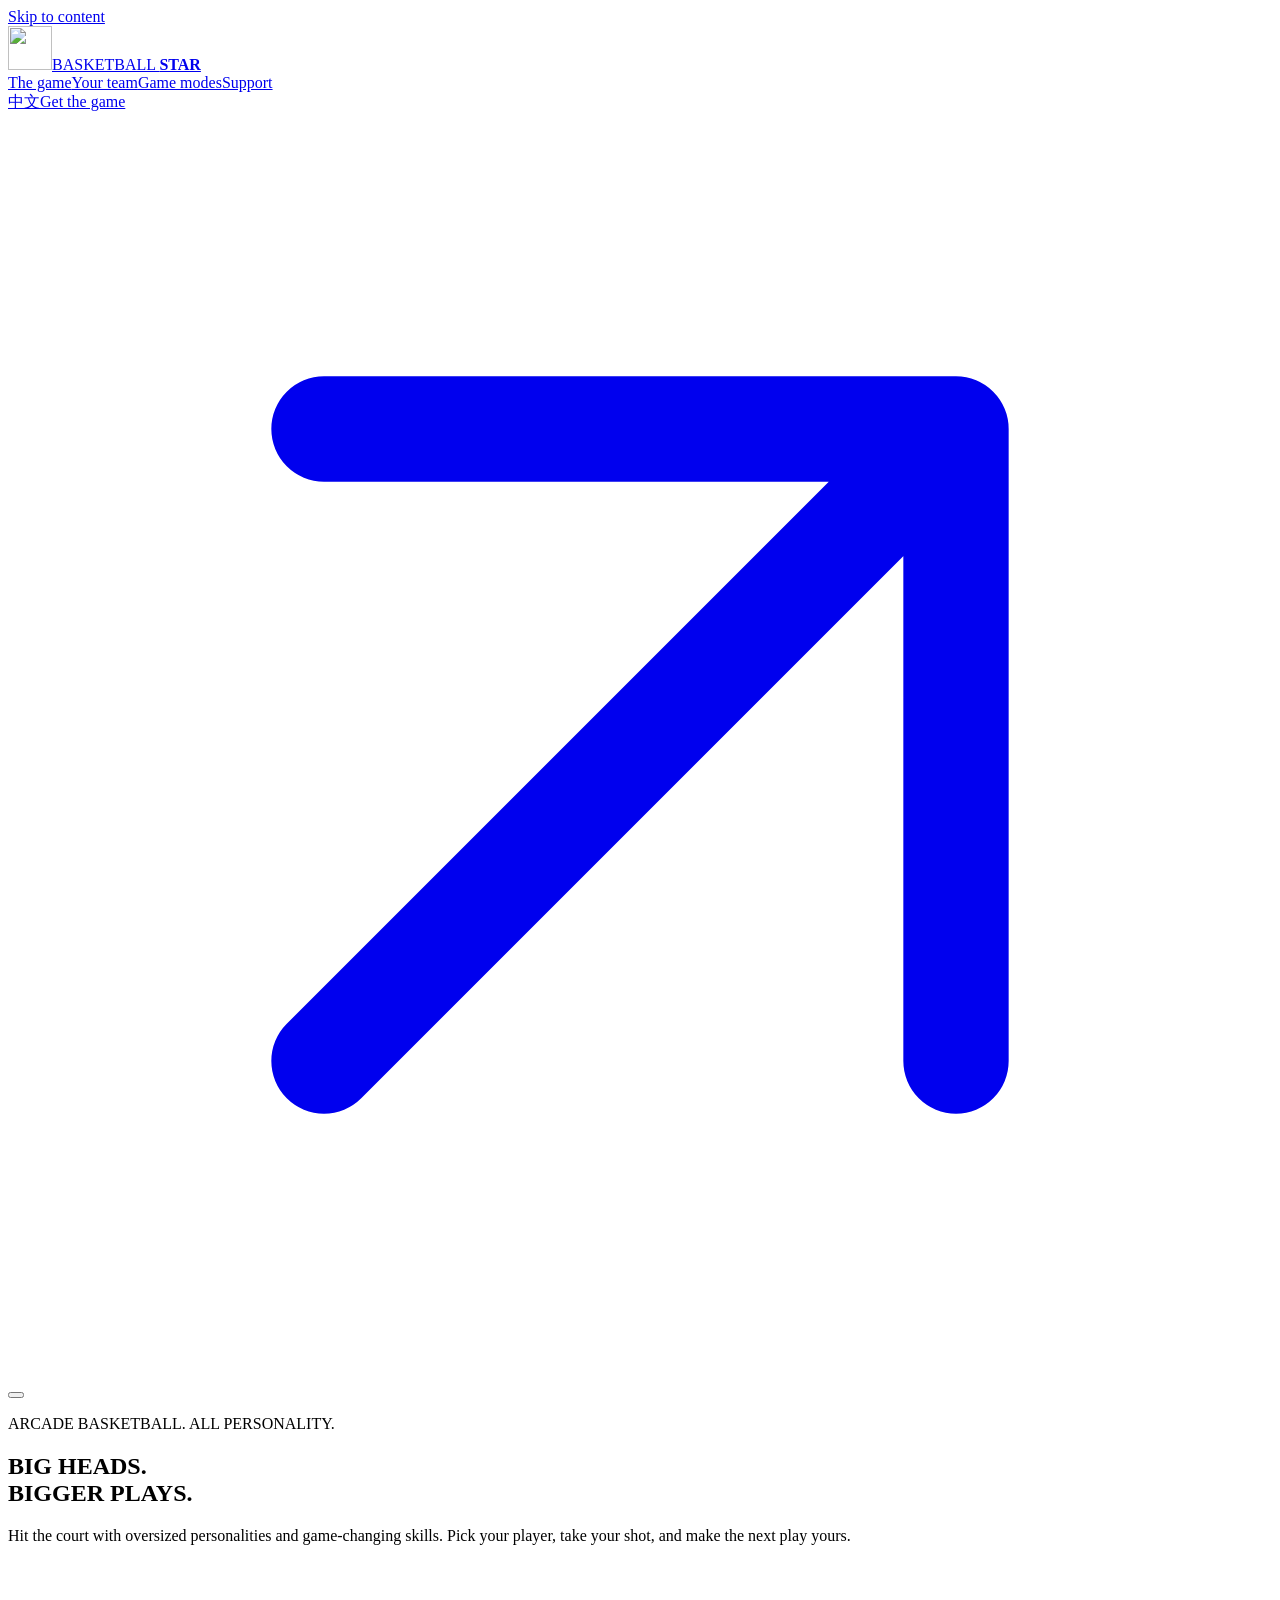
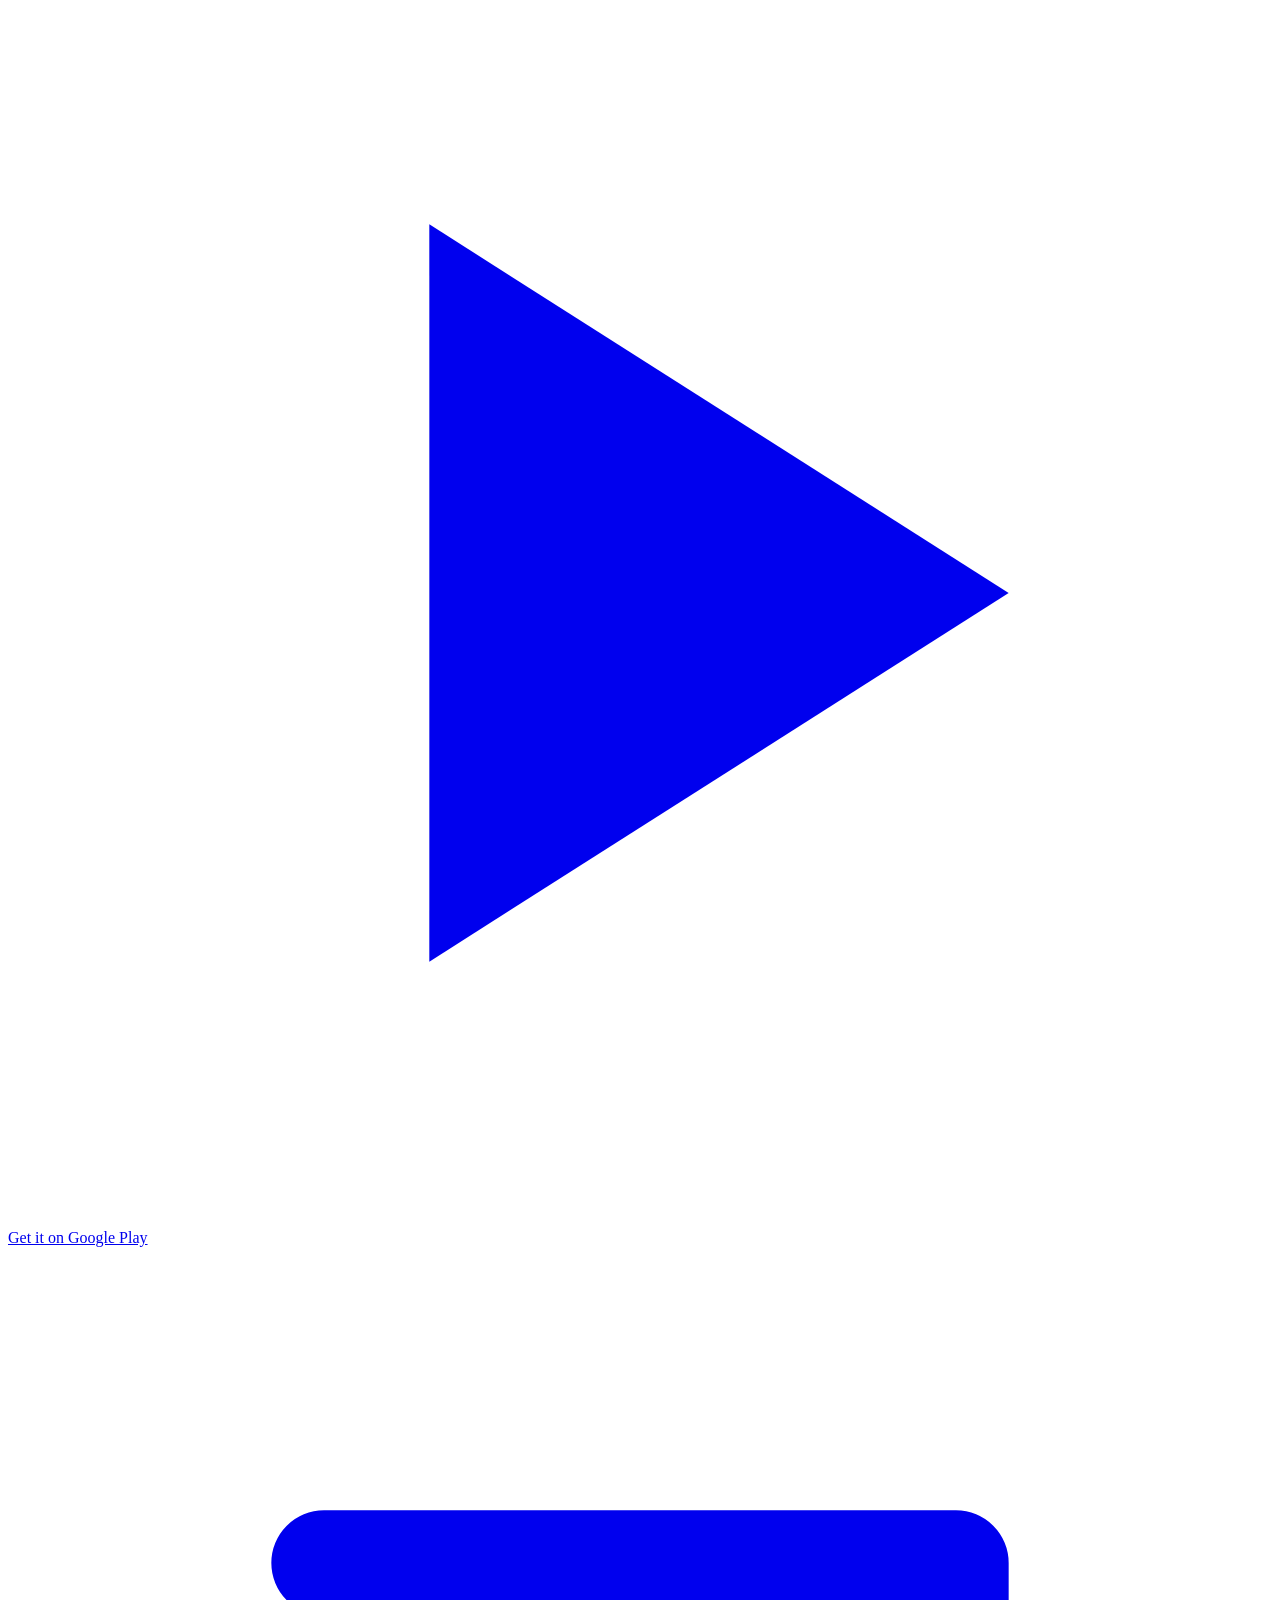
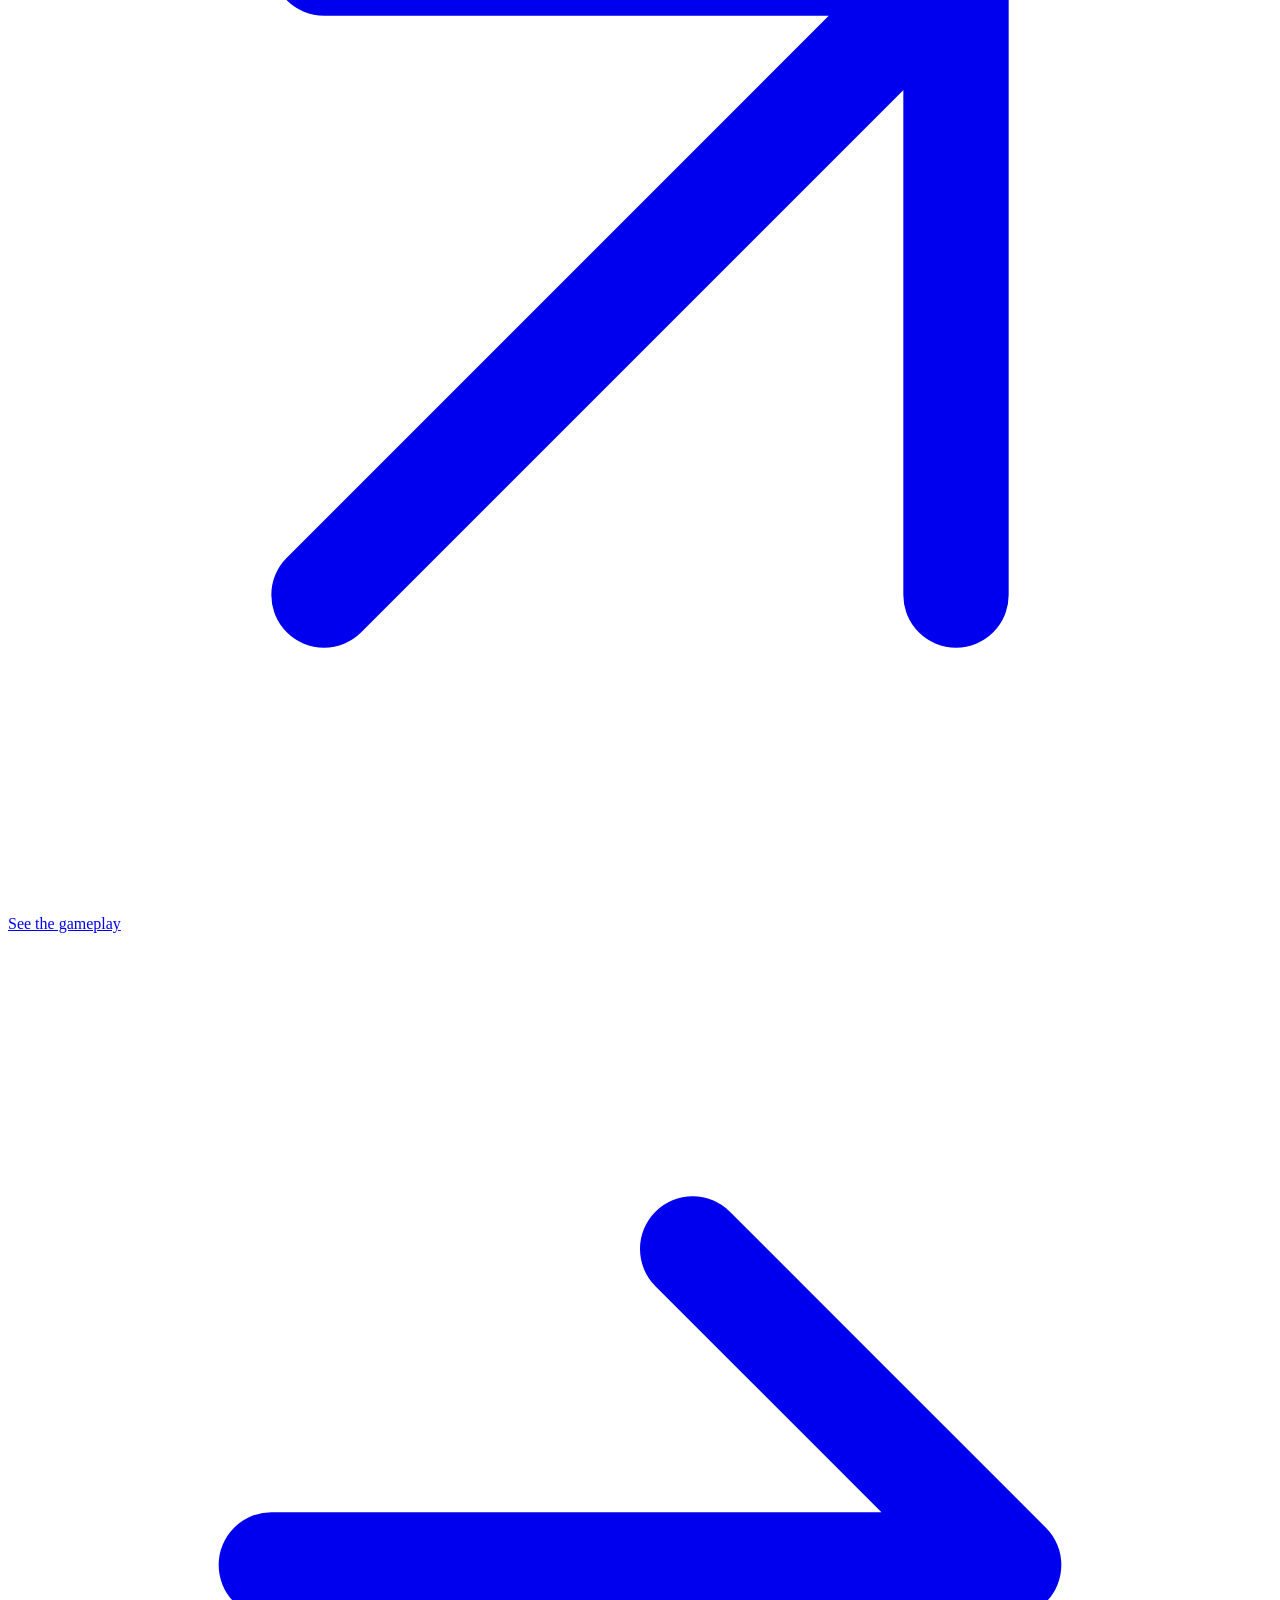
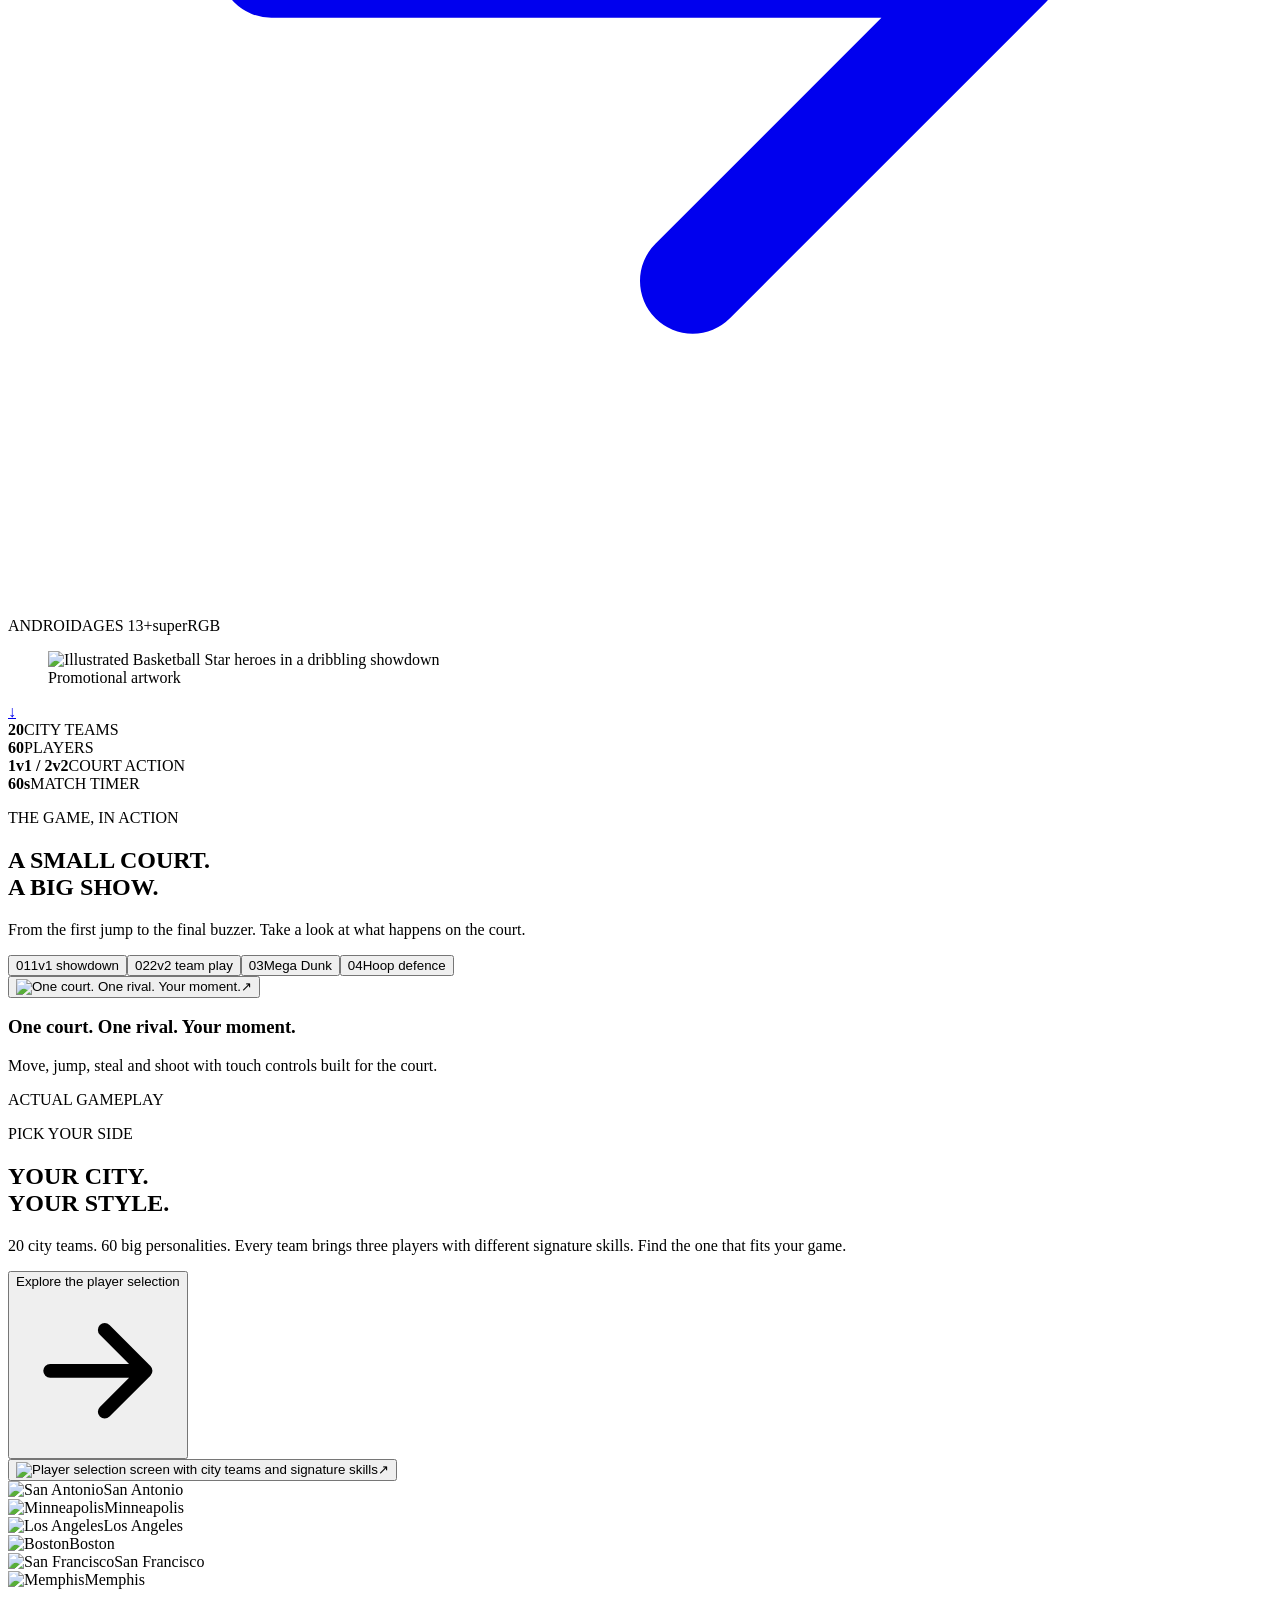
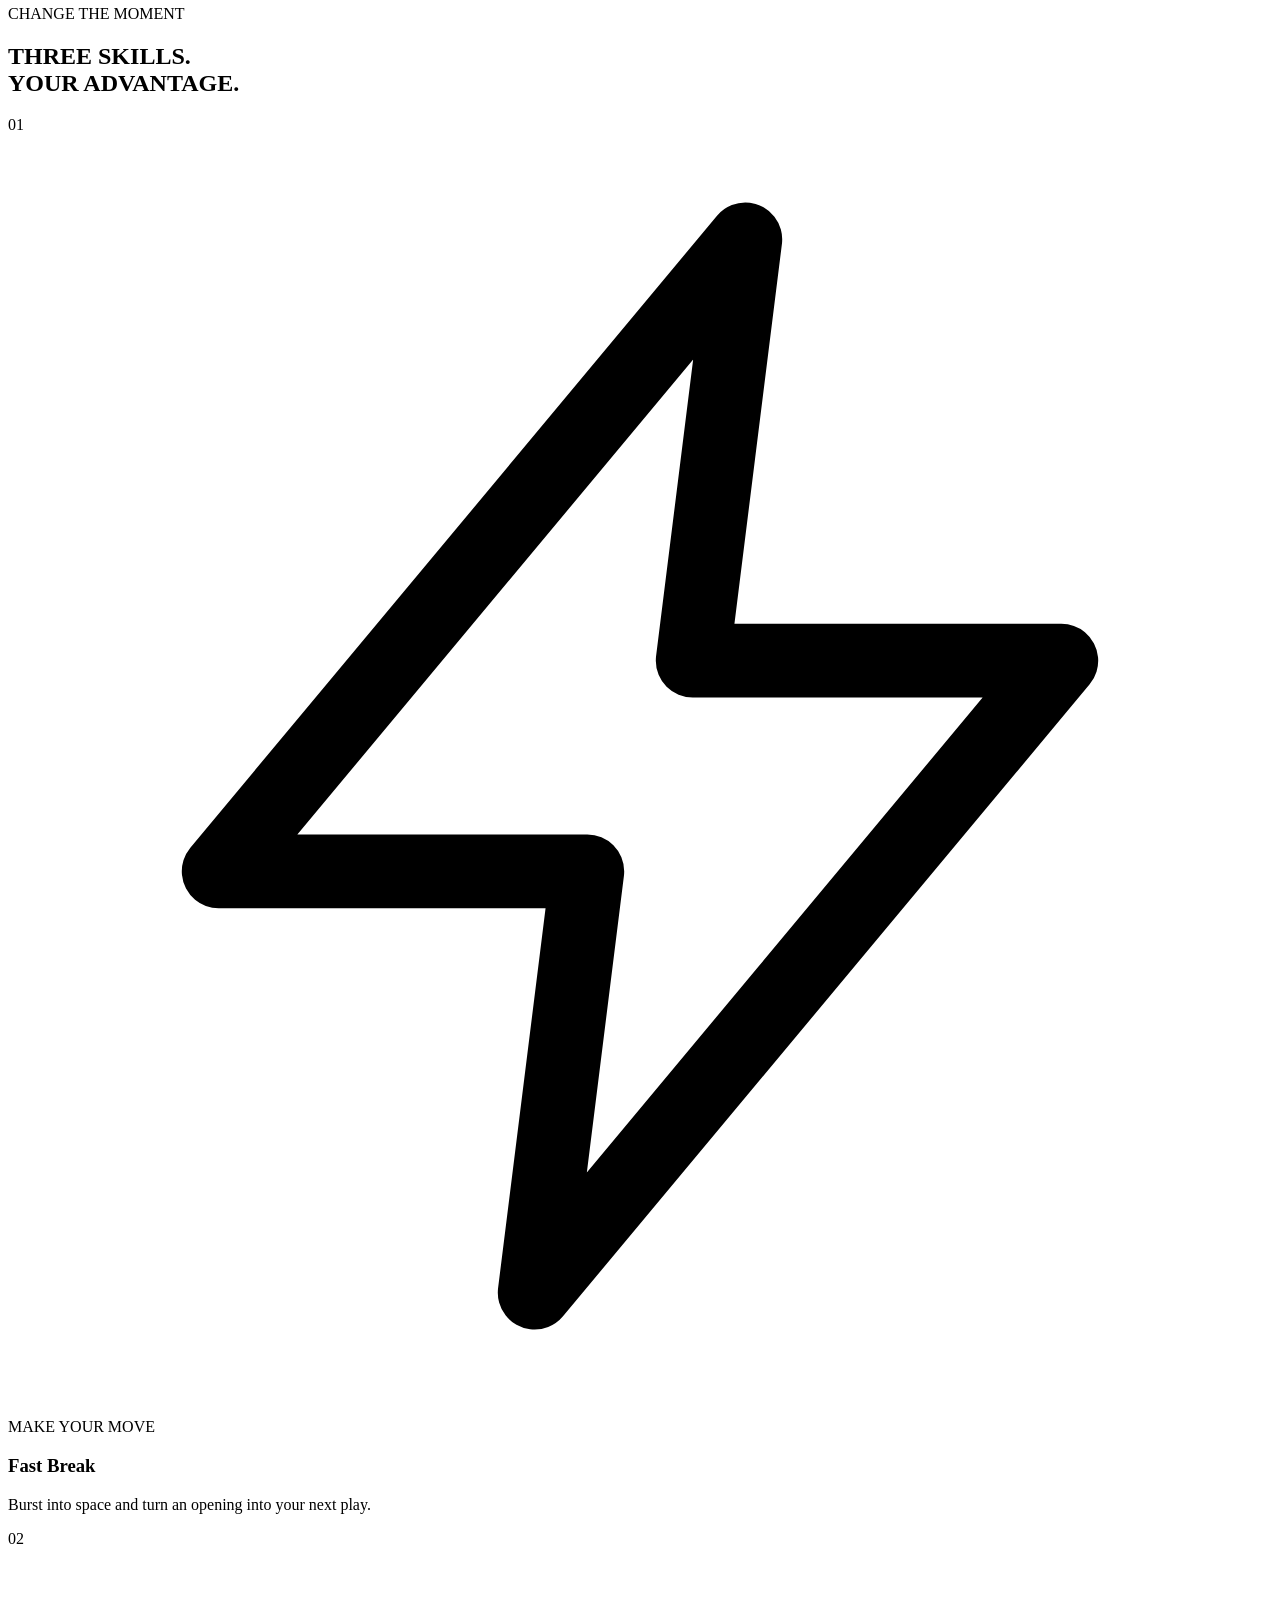
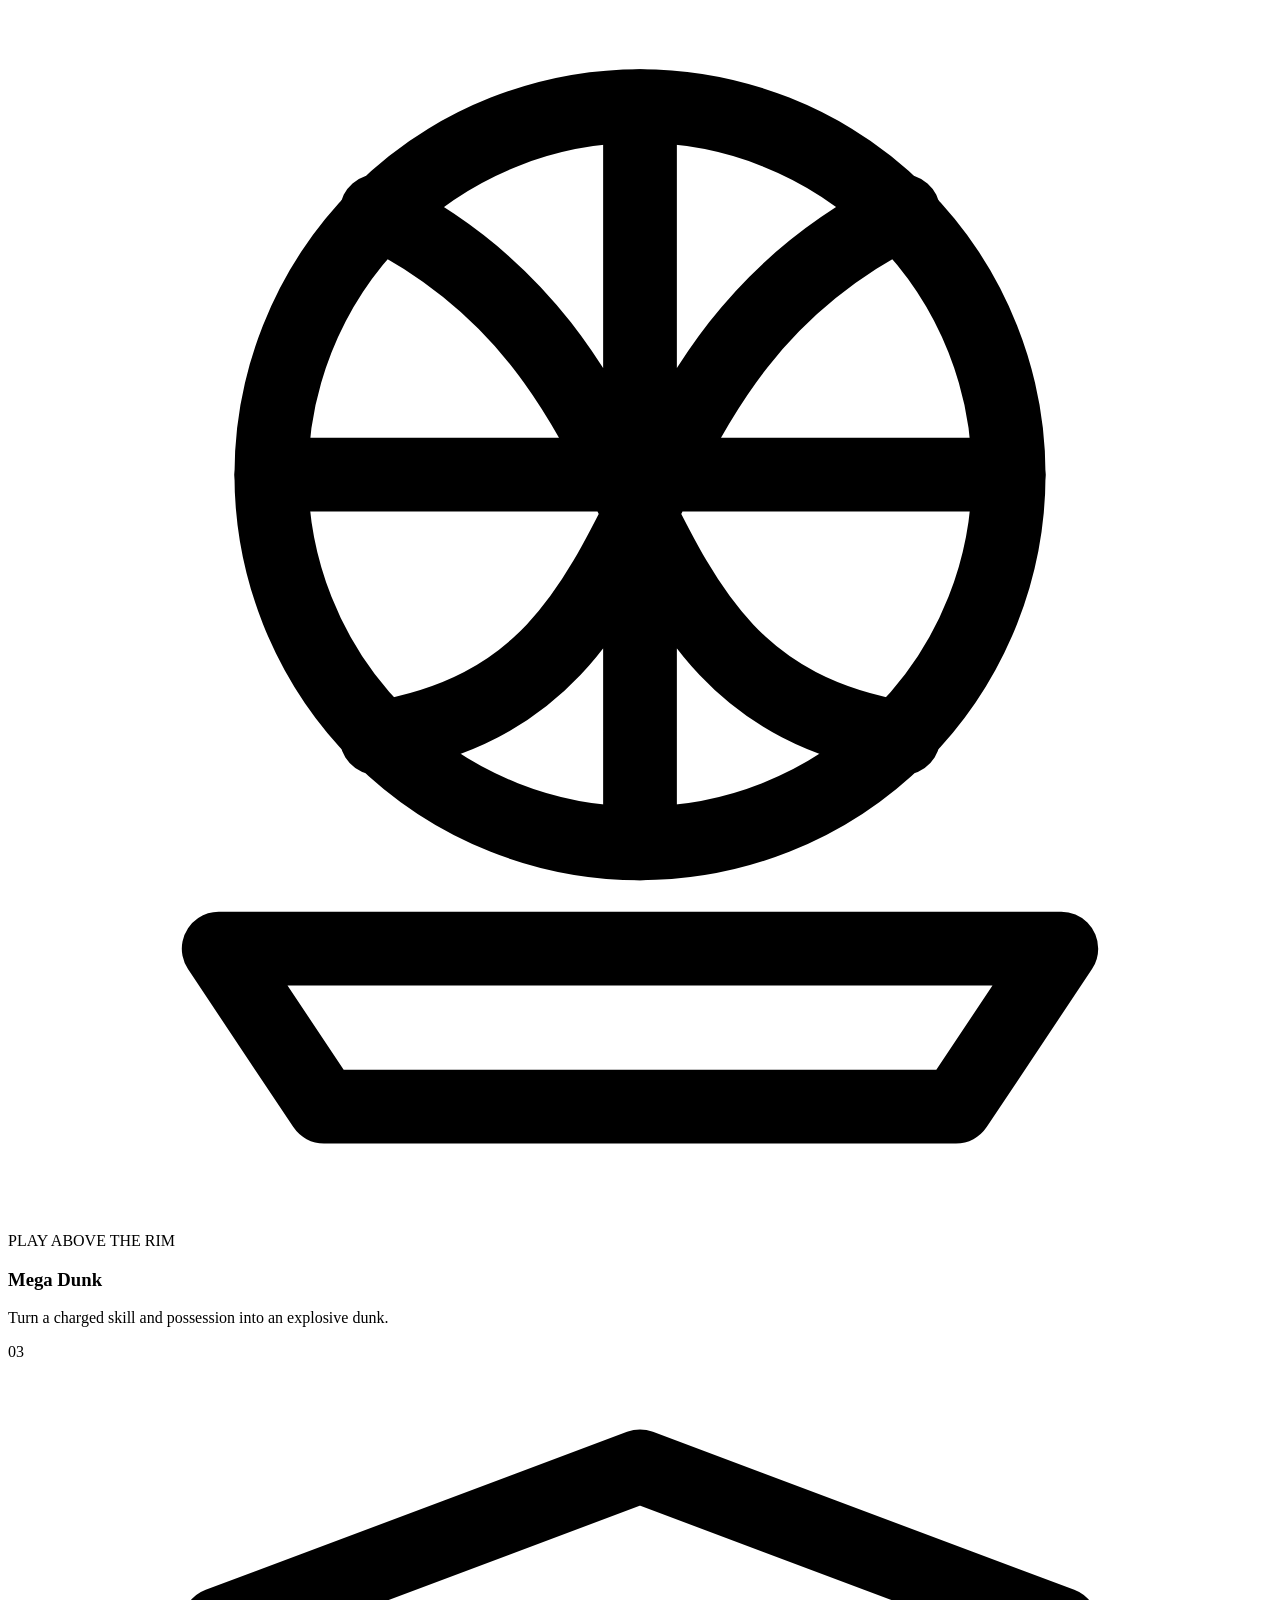
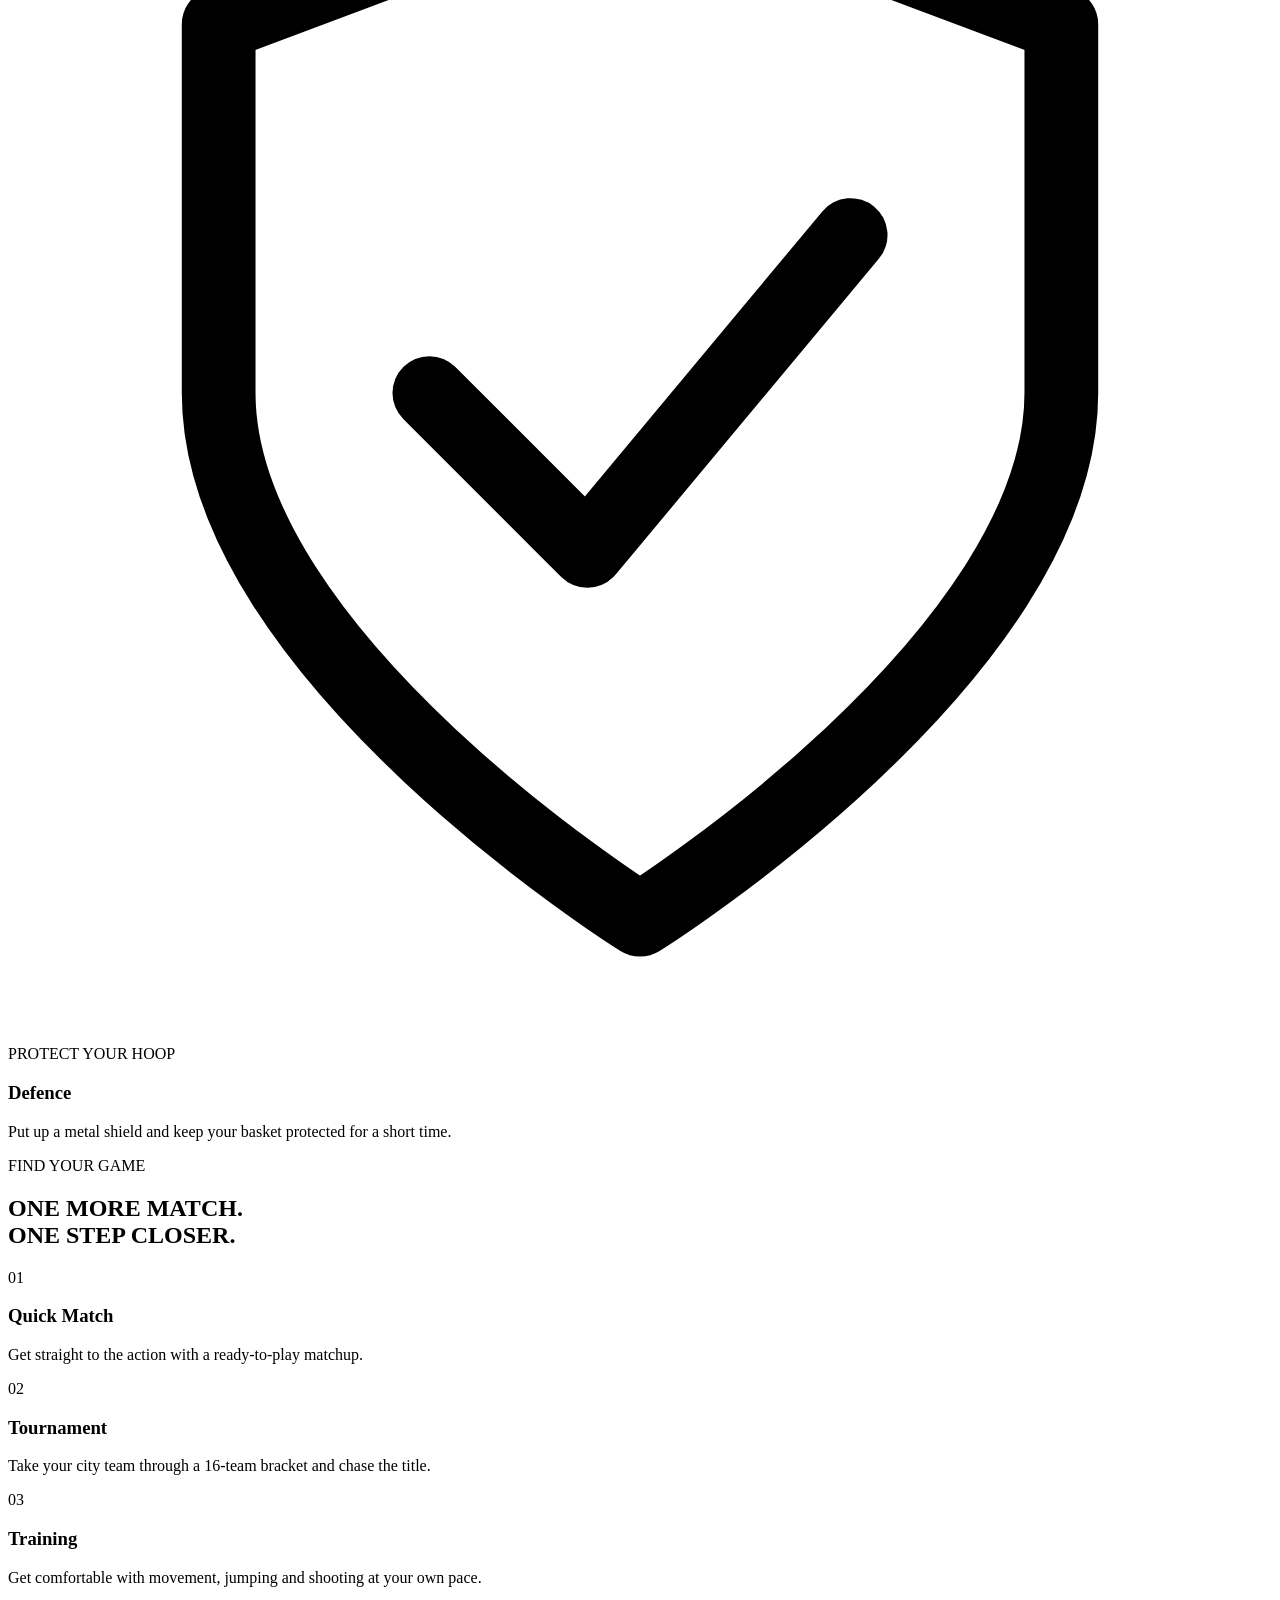
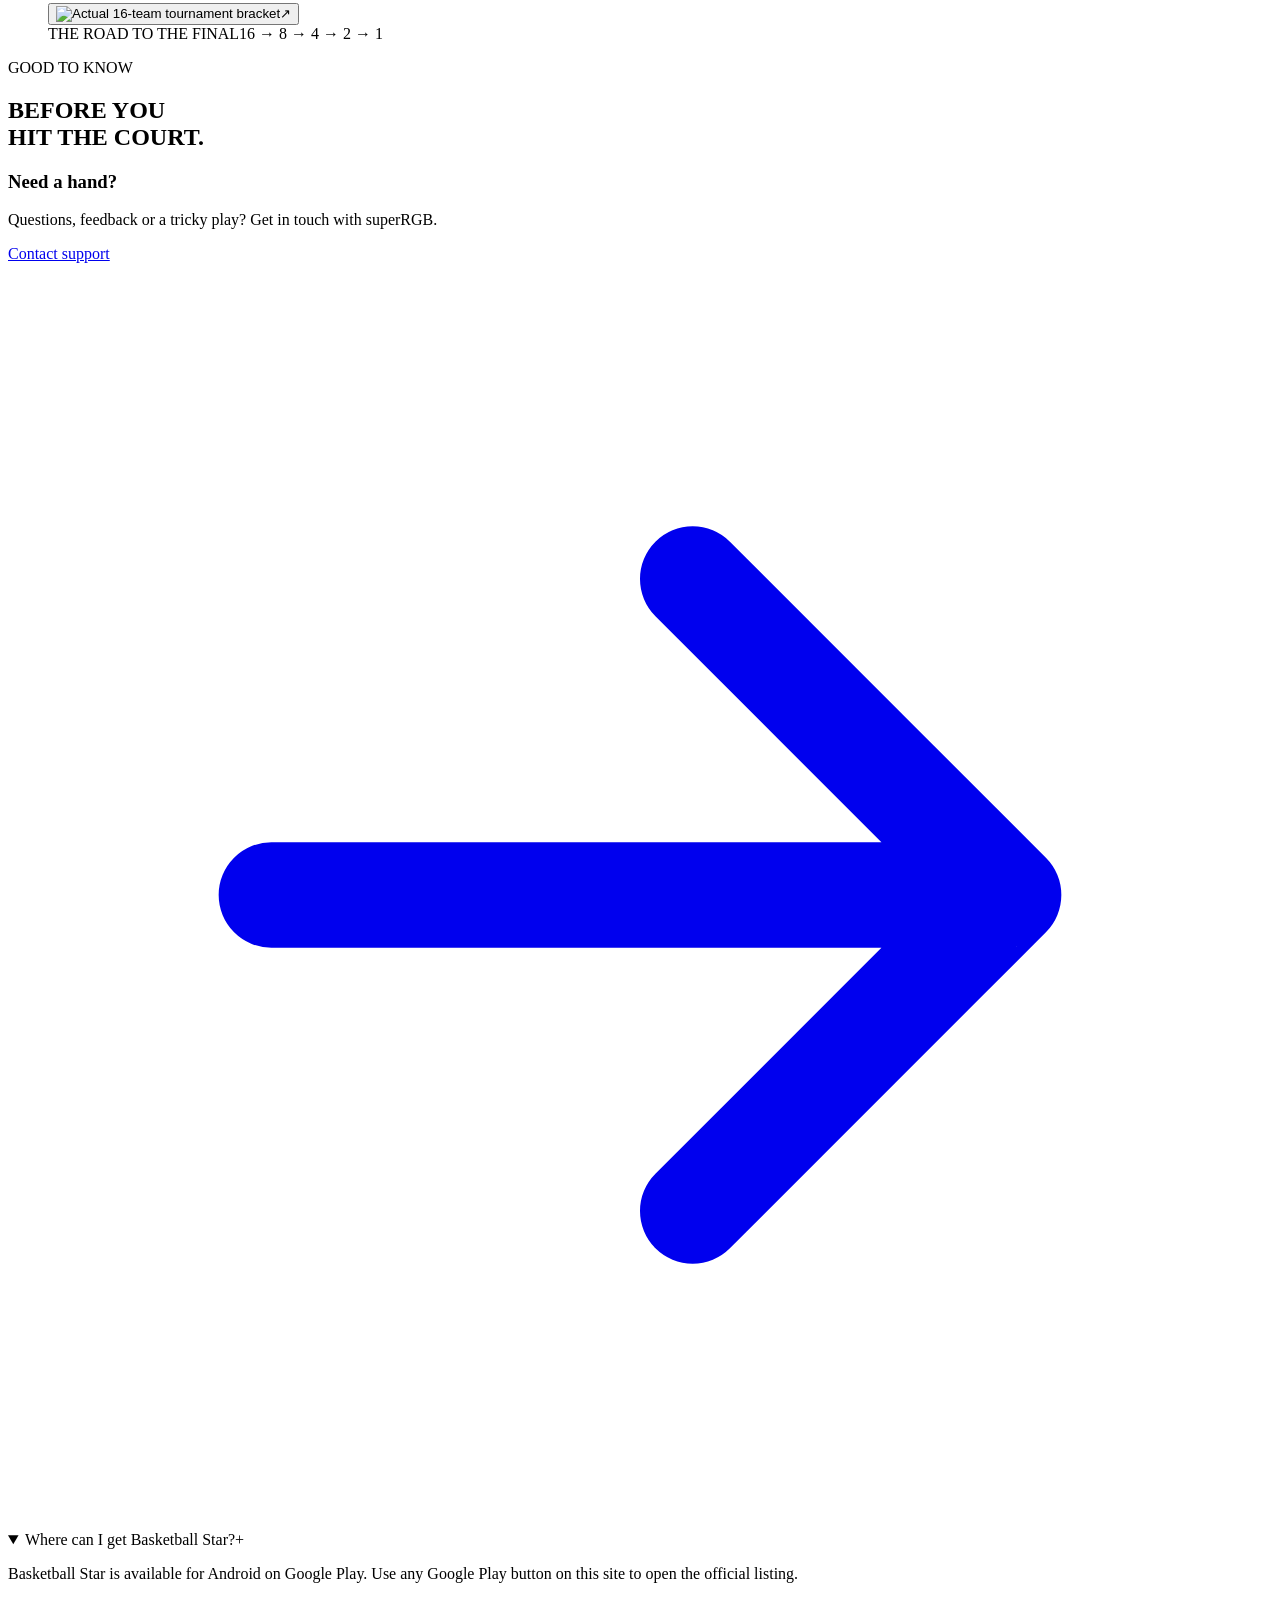
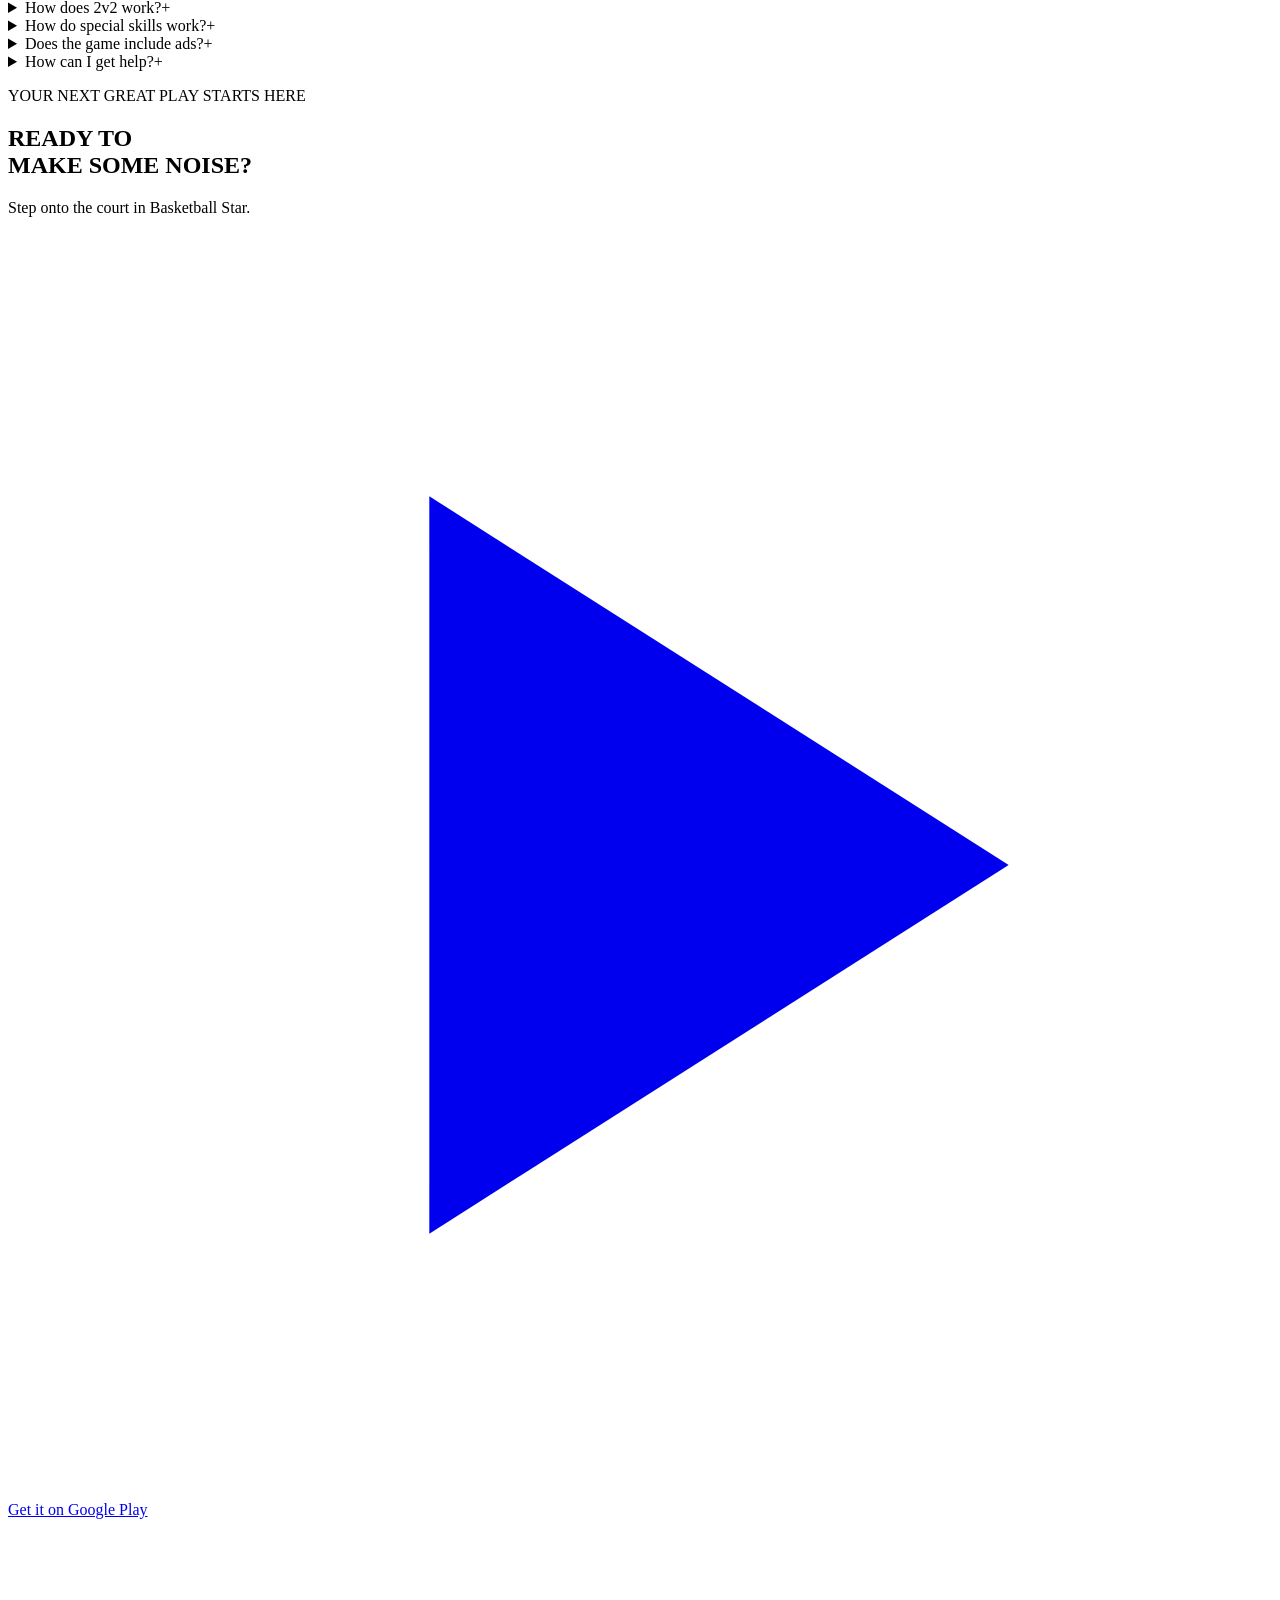
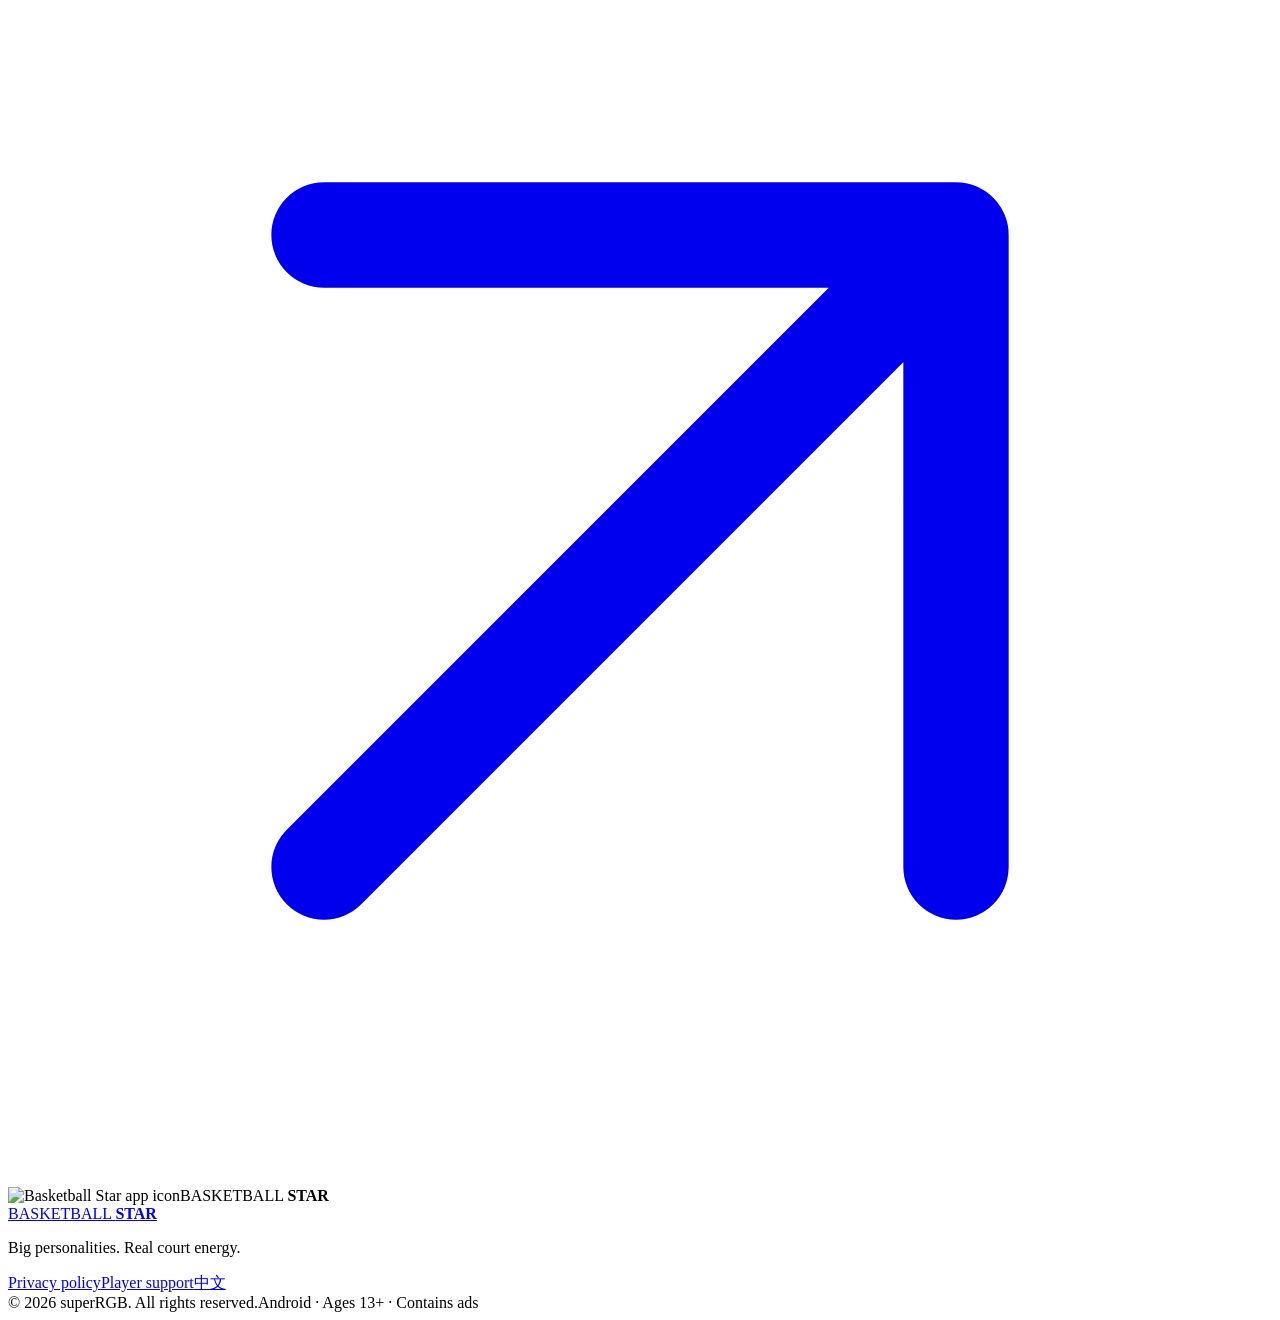
==== basketball/index.html @ 737cd3f6 "Add files via upload" ====
<!DOCTYPE html>
<html lang="en"><head><meta charset="utf-8"><meta name="viewport" content="width=device-width,initial-scale=1"><meta name="theme-color" content="#0c1726"><title>Basketball Star — Big Heads. Bigger Plays. | superRGB</title><meta name="description" content="Jump into Basketball Star, the arcade basketball game from superRGB. Explore 1v1 and 2v2 action, 20 city teams, 60 players, special skills and tournaments on Android."><link rel="canonical" href="https://basketball-star-superrgb.cozy-tapir-0561.chatgpt.site/"><link rel="alternate" hreflang="en" href="https://basketball-star-superrgb.cozy-tapir-0561.chatgpt.site/"><link rel="alternate" hreflang="zh-CN" href="https://basketball-star-superrgb.cozy-tapir-0561.chatgpt.site/zh/"><link rel="alternate" hreflang="x-default" href="https://basketball-star-superrgb.cozy-tapir-0561.chatgpt.site/"><meta property="og:type" content="website"><meta property="og:site_name" content="Basketball Star"><meta property="og:title" content="Basketball Star — Big Heads. Bigger Plays. | superRGB"><meta property="og:description" content="Jump into Basketball Star, the arcade basketball game from superRGB. Explore 1v1 and 2v2 action, 20 city teams, 60 players, special skills and tournaments on Android."><meta property="og:url" content="https://basketball-star-superrgb.cozy-tapir-0561.chatgpt.site/"><meta property="og:image" content="https://basketball-star-superrgb.cozy-tapir-0561.chatgpt.site/assets/social-share.jpg"><meta property="og:image:width" content="1200"><meta property="og:image:height" content="630"><meta name="twitter:card" content="summary_large_image"><link rel="icon" href="/assets/favicon.png" type="image/png"><link rel="stylesheet" href="/styles.css"><link rel="preload" as="image" href="/assets/hero-rivals.webp" imagesrcset="/assets/hero-rivals-mobile.webp 900w, /assets/hero-rivals.webp 1920w" imagesizes="(max-width: 900px) 100vw, 65vw"><script defer src="/app.js"></script><script type="application/ld+json">{"@context":"https://schema.org","@type":"VideoGame","name":"Basketball Star","url":"https://basketball-star-superrgb.cozy-tapir-0561.chatgpt.site/","description":"Jump into Basketball Star, the arcade basketball game from superRGB. Explore 1v1 and 2v2 action, 20 city teams, 60 players, special skills and tournaments on Android.","image":"https://basketball-star-superrgb.cozy-tapir-0561.chatgpt.site/assets/social-share.jpg","operatingSystem":"Android","applicationCategory":"GameApplication","genre":["Sports","Arcade"],"author":{"@type":"Organization","name":"superRGB"},"publisher":{"@type":"Organization","name":"superRGB"},"downloadUrl":"https://play.google.com/store/apps/details?id=com.ibmgames.game.basketball.star","inLanguage":"en"}</script></head>
<body><a class="skip" href="#main">Skip to content</a>
<header class="site-header"><div class="nav-wrap"><a class="brand" href="/" aria-label="Basketball Star"><img src="/assets/icon.webp" width="44" height="44" alt=""><span>BASKETBALL <b>STAR</b></span></a><nav class="desktop-nav" aria-label="Main navigation"><a href="#game">The game</a><a href="#teams">Your team</a><a href="#modes">Game modes</a><a href="#support">Support</a></nav><div class="nav-actions"><a class="language" href="/zh/" aria-label="Switch to Chinese">中文</a><a class="nav-cta" href="https://play.google.com/store/apps/details?id=com.ibmgames.game.basketball.star" target="_blank" rel="noopener noreferrer">Get the game<svg viewBox="0 0 24 24" fill="none" aria-hidden="true"><path d="M6 18 18 6M6 6h12v12" stroke="currentColor" stroke-width="2" stroke-linecap="round" stroke-linejoin="round"/></svg></a><button class="menu-toggle" aria-expanded="false" aria-controls="mobile-nav" aria-label="Open navigation"><span></span><span></span></button></div></div><nav id="mobile-nav" class="mobile-nav" hidden aria-label="Mobile navigation"><a href="#game">The game</a><a href="#teams">Your team</a><a href="#modes">Game modes</a><a href="#support">Support</a></nav></header>
<main id="main">
<section class="hero"><div class="court-lines" aria-hidden="true"></div><div class="hero-inner container"><div class="hero-copy"><p class="eyebrow"><span></span>ARCADE BASKETBALL. ALL PERSONALITY.</p><h1>BIG HEADS.<br><span>BIGGER PLAYS.</span></h1><p class="hero-intro">Hit the court with oversized personalities and game-changing skills. Pick your player, take your shot, and make the next play yours.</p><div class="hero-actions"><a class="button primary" href="https://play.google.com/store/apps/details?id=com.ibmgames.game.basketball.star" target="_blank" rel="noopener noreferrer"><svg viewBox="0 0 24 24" fill="none" aria-hidden="true"><path d="m8 5 11 7-11 7V5Z" fill="currentColor"/></svg><span>Get it on Google Play</span><svg viewBox="0 0 24 24" fill="none" aria-hidden="true"><path d="M6 18 18 6M6 6h12v12" stroke="currentColor" stroke-width="2" stroke-linecap="round" stroke-linejoin="round"/></svg></a><a class="text-link" href="#game">See the gameplay<svg viewBox="0 0 24 24" fill="none" aria-hidden="true"><path d="M5 12h14m-6-6 6 6-6 6" stroke="currentColor" stroke-width="2" stroke-linecap="round" stroke-linejoin="round"/></svg></a></div><p class="platform">ANDROID<i></i>AGES 13+<i></i>superRGB</p></div><figure class="hero-art"><img src="/assets/hero-rivals.webp" srcset="/assets/hero-rivals-mobile.webp 900w, /assets/hero-rivals.webp 1920w" sizes="(max-width: 900px) 100vw, 65vw" width="1920" height="1080" alt="Illustrated Basketball Star heroes in a dribbling showdown" fetchpriority="high"><figcaption>Promotional artwork</figcaption><span class="art-corner" aria-hidden="true"></span></figure></div><a class="scroll-cue" href="#game" aria-label="See the gameplay">↓</a></section>
<div class="stat-strip"><div class="container"><div><strong>20</strong><span>CITY TEAMS</span></div><div><strong>60</strong><span>PLAYERS</span></div><div><strong>1v1 / 2v2</strong><span>COURT ACTION</span></div><div><strong>60s</strong><span>MATCH TIMER</span></div></div></div>
<section id="game" class="game-section section container"><div class="section-heading"><div><p class="eyebrow">THE GAME, IN ACTION</p><h2>A SMALL COURT.<br>A <span>BIG SHOW.</span></h2></div><p class="section-intro">From the first jump to the final buzzer. Take a look at what happens on the court.</p></div><div class="game-tabs" role="tablist" aria-label="THE GAME, IN ACTION"><button type="button" role="tab" id="game-tab-0" aria-controls="game-panel-0" aria-selected="true" tabindex="0" data-tab="0"><span>01</span>1v1 showdown</button><button type="button" role="tab" id="game-tab-1" aria-controls="game-panel-1" aria-selected="false" tabindex="-1" data-tab="1"><span>02</span>2v2 team play</button><button type="button" role="tab" id="game-tab-2" aria-controls="game-panel-2" aria-selected="false" tabindex="-1" data-tab="2"><span>03</span>Mega Dunk</button><button type="button" role="tab" id="game-tab-3" aria-controls="game-panel-3" aria-selected="false" tabindex="-1" data-tab="3"><span>04</span>Hoop defence</button></div><div class="game-stage"><div id="game-panel-0" role="tabpanel" aria-labelledby="game-tab-0" ><button class="screenshot-button" type="button" data-zoom="/assets/game-1v1.webp" data-caption="1v1 showdown — ACTUAL GAMEPLAY" aria-label="1v1 showdown: View full screenshot"><img src="/assets/game-1v1.webp" width="1440" height="720" alt="One court. One rival. Your moment." loading="lazy"><span class="expand-icon" aria-hidden="true">↗</span></button><div class="game-caption"><div><h3>One court. One rival. Your moment.</h3><p>Move, jump, steal and shoot with touch controls built for the court.</p></div><span class="actual-tag"><i></i>ACTUAL GAMEPLAY</span></div></div><div id="game-panel-1" role="tabpanel" aria-labelledby="game-tab-1" hidden><button class="screenshot-button" type="button" data-zoom="/assets/game-2v2.webp" data-caption="2v2 team play — ACTUAL GAMEPLAY" aria-label="2v2 team play: View full screenshot"><img src="/assets/game-2v2.webp" width="1440" height="720" alt="Bring a teammate. Double the action." loading="lazy"><span class="expand-icon" aria-hidden="true">↗</span></button><div class="game-caption"><div><h3>Bring a teammate. Double the action.</h3><p>Play alongside an AI teammate against two CPU rivals. Find your opening and make it count.</p></div><span class="actual-tag"><i></i>ACTUAL GAMEPLAY</span></div></div><div id="game-panel-2" role="tabpanel" aria-labelledby="game-tab-2" hidden><button class="screenshot-button" type="button" data-zoom="/assets/game-dunk.webp" data-caption="Mega Dunk — ACTUAL GAMEPLAY" aria-label="Mega Dunk: View full screenshot"><img src="/assets/game-dunk.webp" width="1440" height="720" alt="Take flight. Slam it home." loading="lazy"><span class="expand-icon" aria-hidden="true">↗</span></button><div class="game-caption"><div><h3>Take flight. Slam it home.</h3><p>Charge your special skill, rise above the defence and finish with a powerful dunk.</p></div><span class="actual-tag"><i></i>ACTUAL GAMEPLAY</span></div></div><div id="game-panel-3" role="tabpanel" aria-labelledby="game-tab-3" hidden><button class="screenshot-button" type="button" data-zoom="/assets/game-shield.webp" data-caption="Hoop defence — ACTUAL GAMEPLAY" aria-label="Hoop defence: View full screenshot"><img src="/assets/game-shield.webp" width="1440" height="720" alt="Make your hoop a fortress." loading="lazy"><span class="expand-icon" aria-hidden="true">↗</span></button><div class="game-caption"><div><h3>Make your hoop a fortress.</h3><p>Activate the defensive shield to temporarily protect your basket.</p></div><span class="actual-tag"><i></i>ACTUAL GAMEPLAY</span></div></div></div></section>
<section id="teams" class="teams-section"><div class="container team-grid"><div class="team-copy"><p class="eyebrow">PICK YOUR SIDE</p><h2>YOUR CITY.<br><span>YOUR STYLE.</span></h2><p>20 city teams. 60 big personalities. Every team brings three players with different signature skills. Find the one that fits your game.</p><button class="text-link" type="button" data-zoom="/assets/game-selection.webp" data-caption="Player selection screen with city teams and signature skills">Explore the player selection<svg viewBox="0 0 24 24" fill="none" aria-hidden="true"><path d="M5 12h14m-6-6 6 6-6 6" stroke="currentColor" stroke-width="2" stroke-linecap="round" stroke-linejoin="round"/></svg></button></div><button class="team-screen" type="button" data-zoom="/assets/game-selection.webp" data-caption="Player selection screen with city teams and signature skills" aria-label="Explore the player selection"><img src="/assets/game-selection.webp" width="1440" height="720" alt="Player selection screen with city teams and signature skills" loading="lazy"><span class="expand-icon" aria-hidden="true">↗</span></button></div><div class="container team-logos"><div><img src="/assets/team-sa.webp" width="110" height="100" alt="San Antonio" loading="lazy"><span>San Antonio</span></div><div><img src="/assets/team-mpls.webp" width="110" height="100" alt="Minneapolis" loading="lazy"><span>Minneapolis</span></div><div><img src="/assets/team-la.webp" width="110" height="100" alt="Los Angeles" loading="lazy"><span>Los Angeles</span></div><div><img src="/assets/team-bos.webp" width="110" height="100" alt="Boston" loading="lazy"><span>Boston</span></div><div><img src="/assets/team-sf.webp" width="110" height="100" alt="San Francisco" loading="lazy"><span>San Francisco</span></div><div><img src="/assets/team-mem.webp" width="110" height="100" alt="Memphis" loading="lazy"><span>Memphis</span></div></div></section>
<section class="skills-section section container"><div class="section-heading"><div><p class="eyebrow">CHANGE THE MOMENT</p><h2>THREE SKILLS.<br><span>YOUR ADVANTAGE.</span></h2></div></div><div class="skill-list"><article class="skill"><div class="skill-top"><span>01</span><svg viewBox="0 0 24 24" fill="none" stroke="currentColor" stroke-width="1.4" stroke-linecap="round" stroke-linejoin="round" aria-hidden="true"><path d="M14 2 4 14h7l-1 8 10-12h-7l1-8Z"/></svg></div><p class="eyebrow">MAKE YOUR MOVE</p><h3>Fast Break</h3><p>Burst into space and turn an opening into your next play.</p></article><article class="skill"><div class="skill-top"><span>02</span><svg viewBox="0 0 24 24" fill="none" stroke="currentColor" stroke-width="1.4" stroke-linecap="round" stroke-linejoin="round" aria-hidden="true"><circle cx="12" cy="10" r="7"/><path d="M5 10h14M12 3v14M7 5c6 3 4 9 10 10M17 5c-6 3-4 9-10 10M4 19h16l-2 3H6l-2-3Z"/></svg></div><p class="eyebrow">PLAY ABOVE THE RIM</p><h3>Mega Dunk</h3><p>Turn a charged skill and possession into an explosive dunk.</p></article><article class="skill"><div class="skill-top"><span>03</span><svg viewBox="0 0 24 24" fill="none" stroke="currentColor" stroke-width="1.4" stroke-linecap="round" stroke-linejoin="round" aria-hidden="true"><path d="m12 2 8 3v7c0 5-8 10-8 10S4 17 4 12V5l8-3Z"/><path d="m8 12 3 3 5-6"/></svg></div><p class="eyebrow">PROTECT YOUR HOOP</p><h3>Defence</h3><p>Put up a metal shield and keep your basket protected for a short time.</p></article></div></section>
<section id="modes" class="modes-section"><div class="container modes-grid"><div><p class="eyebrow">FIND YOUR GAME</p><h2>ONE MORE MATCH.<br><span>ONE STEP CLOSER.</span></h2><div class="mode-list"><article><span>01</span><div><h3>Quick Match</h3><p>Get straight to the action with a ready-to-play matchup.</p></div></article><article><span>02</span><div><h3>Tournament</h3><p>Take your city team through a 16-team bracket and chase the title.</p></div></article><article><span>03</span><div><h3>Training</h3><p>Get comfortable with movement, jumping and shooting at your own pace.</p></div></article></div></div><figure class="tournament"><button class="screenshot-button" type="button" data-zoom="/assets/game-tournament.webp" data-caption="Actual 16-team tournament bracket" aria-label="Actual 16-team tournament bracket: View full screenshot"><img src="/assets/game-tournament.webp" width="1440" height="720" alt="Actual 16-team tournament bracket" loading="lazy"><span class="expand-icon" aria-hidden="true">↗</span></button><figcaption><span>THE ROAD TO THE FINAL</span><span>16 → 8 → 4 → 2 → 1</span></figcaption></figure></div></section>
<section id="support" class="support-section section container"><div><p class="eyebrow">GOOD TO KNOW</p><h2>BEFORE YOU<br><span>HIT THE COURT.</span></h2><div class="support-card"><h3>Need a hand?</h3><p>Questions, feedback or a tricky play? Get in touch with superRGB.</p><a class="text-link" href="mailto:draymond2018@gmail.com?subject=Basketball%20Star%20Support">Contact support<svg viewBox="0 0 24 24" fill="none" aria-hidden="true"><path d="M5 12h14m-6-6 6 6-6 6" stroke="currentColor" stroke-width="2" stroke-linecap="round" stroke-linejoin="round"/></svg></a></div></div><div class="faq"><details open><summary>Where can I get Basketball Star?<span aria-hidden="true">+</span></summary><p>Basketball Star is available for Android on Google Play. Use any Google Play button on this site to open the official listing.</p></details><details ><summary>How does 2v2 work?<span aria-hidden="true">+</span></summary><p>On mobile, you play with an AI teammate against two CPU opponents. You can choose your city team and player before the match.</p></details><details ><summary>How do special skills work?<span aria-hidden="true">+</span></summary><p>Each player has a signature skill: Fast Break, Mega Dunk or Defence. Wait for the skill to recharge, then use the skill button. Mega Dunk requires possession of the ball.</p></details><details ><summary>Does the game include ads?<span aria-hidden="true">+</span></summary><p>Yes. The game includes interstitial ads between completed matches and the results screen.</p></details><details ><summary>How can I get help?<span aria-hidden="true">+</span></summary><p>Email <a href="mailto:draymond2018@gmail.com">draymond2018@gmail.com</a> with your device model and a description of the problem. A screenshot can help us understand what happened.</p></details></div></section>
<section id="download" class="download-section"><div class="container download-inner"><div><p class="eyebrow">YOUR NEXT GREAT PLAY STARTS HERE</p><h2>READY TO<br><span>MAKE SOME NOISE?</span></h2><p>Step onto the court in Basketball Star.</p><a class="button dark" href="https://play.google.com/store/apps/details?id=com.ibmgames.game.basketball.star" target="_blank" rel="noopener noreferrer"><svg viewBox="0 0 24 24" fill="none" aria-hidden="true"><path d="m8 5 11 7-11 7V5Z" fill="currentColor"/></svg><span>Get it on Google Play</span><svg viewBox="0 0 24 24" fill="none" aria-hidden="true"><path d="M6 18 18 6M6 6h12v12" stroke="currentColor" stroke-width="2" stroke-linecap="round" stroke-linejoin="round"/></svg></a></div><div class="app-lockup"><img src="/assets/icon.webp" width="256" height="256" alt="Basketball Star app icon" loading="lazy"><span>BASKETBALL <b>STAR</b></span></div></div></section>
</main><footer><div class="container footer-top"><div><a class="footer-brand" href="/">BASKETBALL <b>STAR</b></a><p>Big personalities. Real court energy.</p></div><div class="footer-links"><a href="/privacy-policy.html">Privacy policy</a><a href="mailto:draymond2018@gmail.com">Player support</a><a href="/zh/" lang="zh-CN">中文</a></div></div><div class="container footer-bottom"><span>© 2026 superRGB. All rights reserved.</span><span>Android · Ages 13+ · Contains ads</span></div></footer>
<dialog id="lightbox" aria-label="Game screenshot"><div class="lightbox-head"><span id="lightbox-caption"></span><button type="button" id="lightbox-close" aria-label="Close screenshot">×</button></div><img id="lightbox-image" alt=""></dialog>
</body></html>
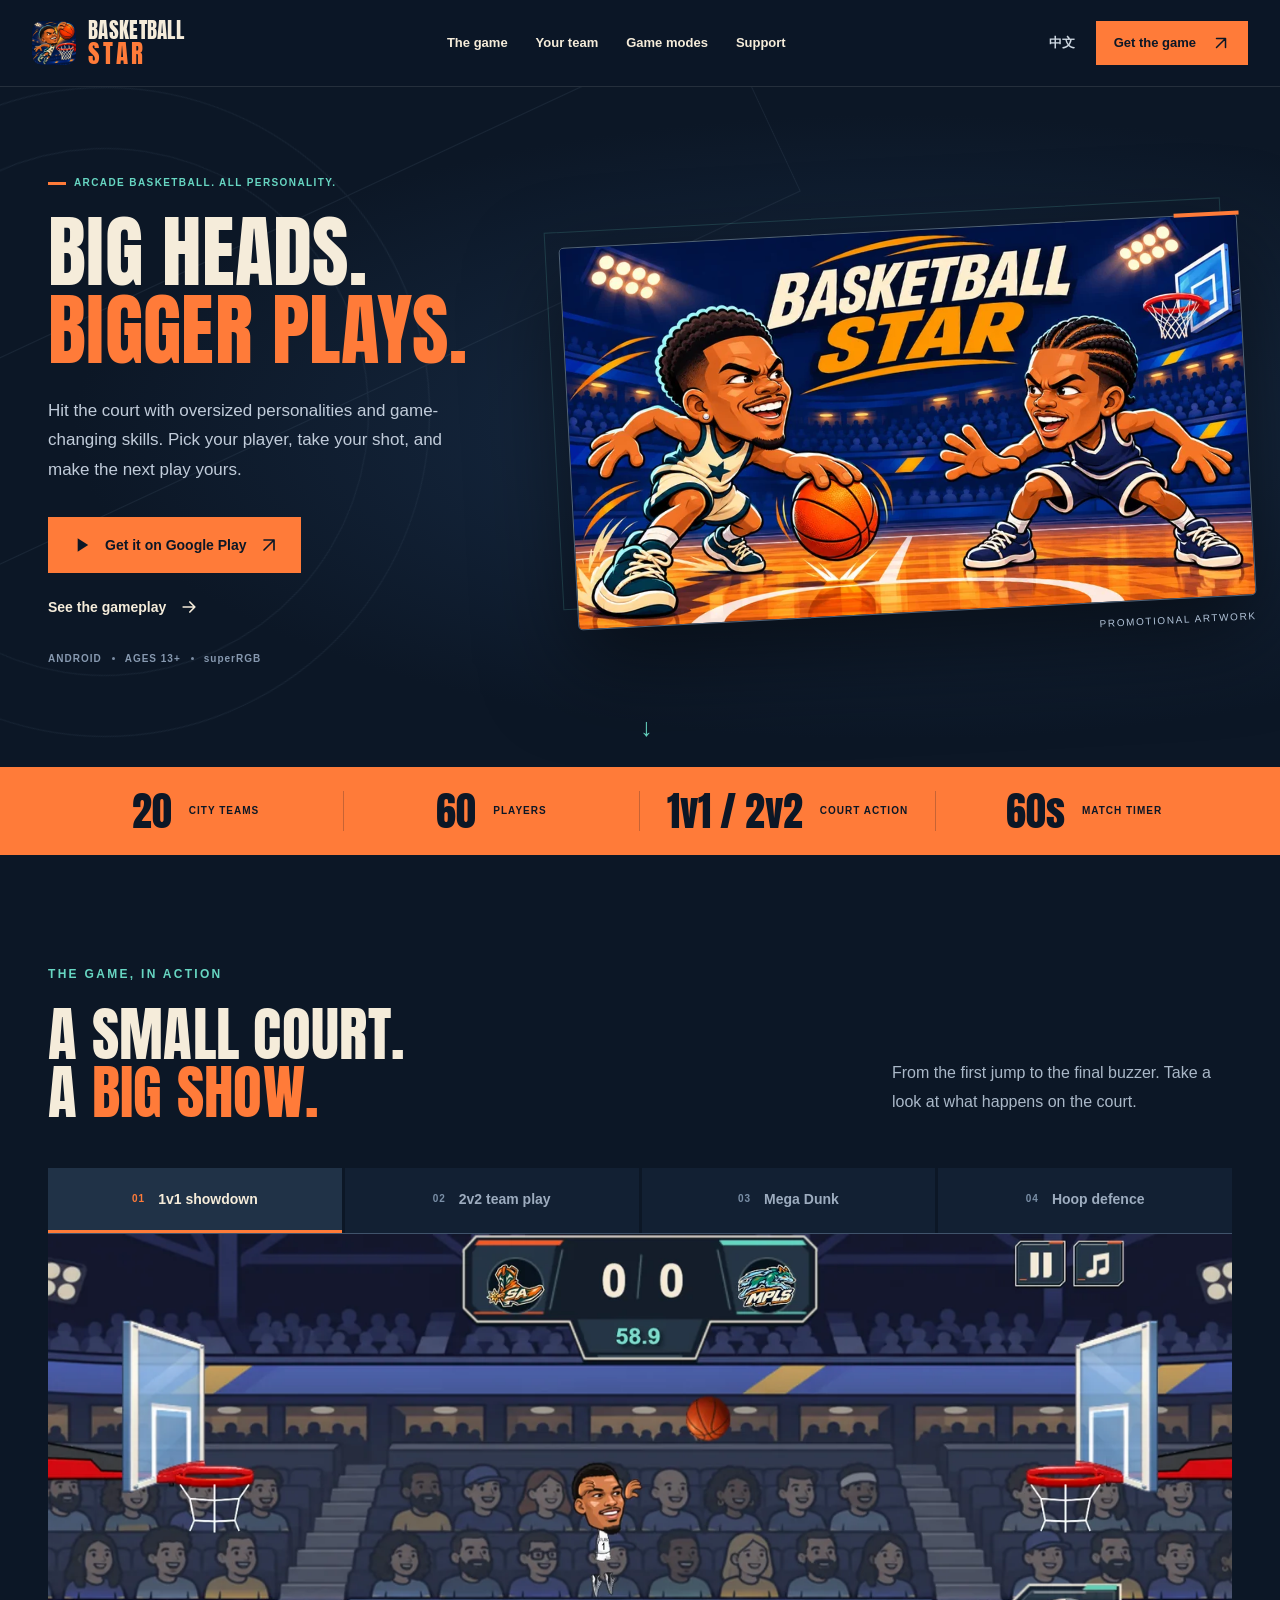
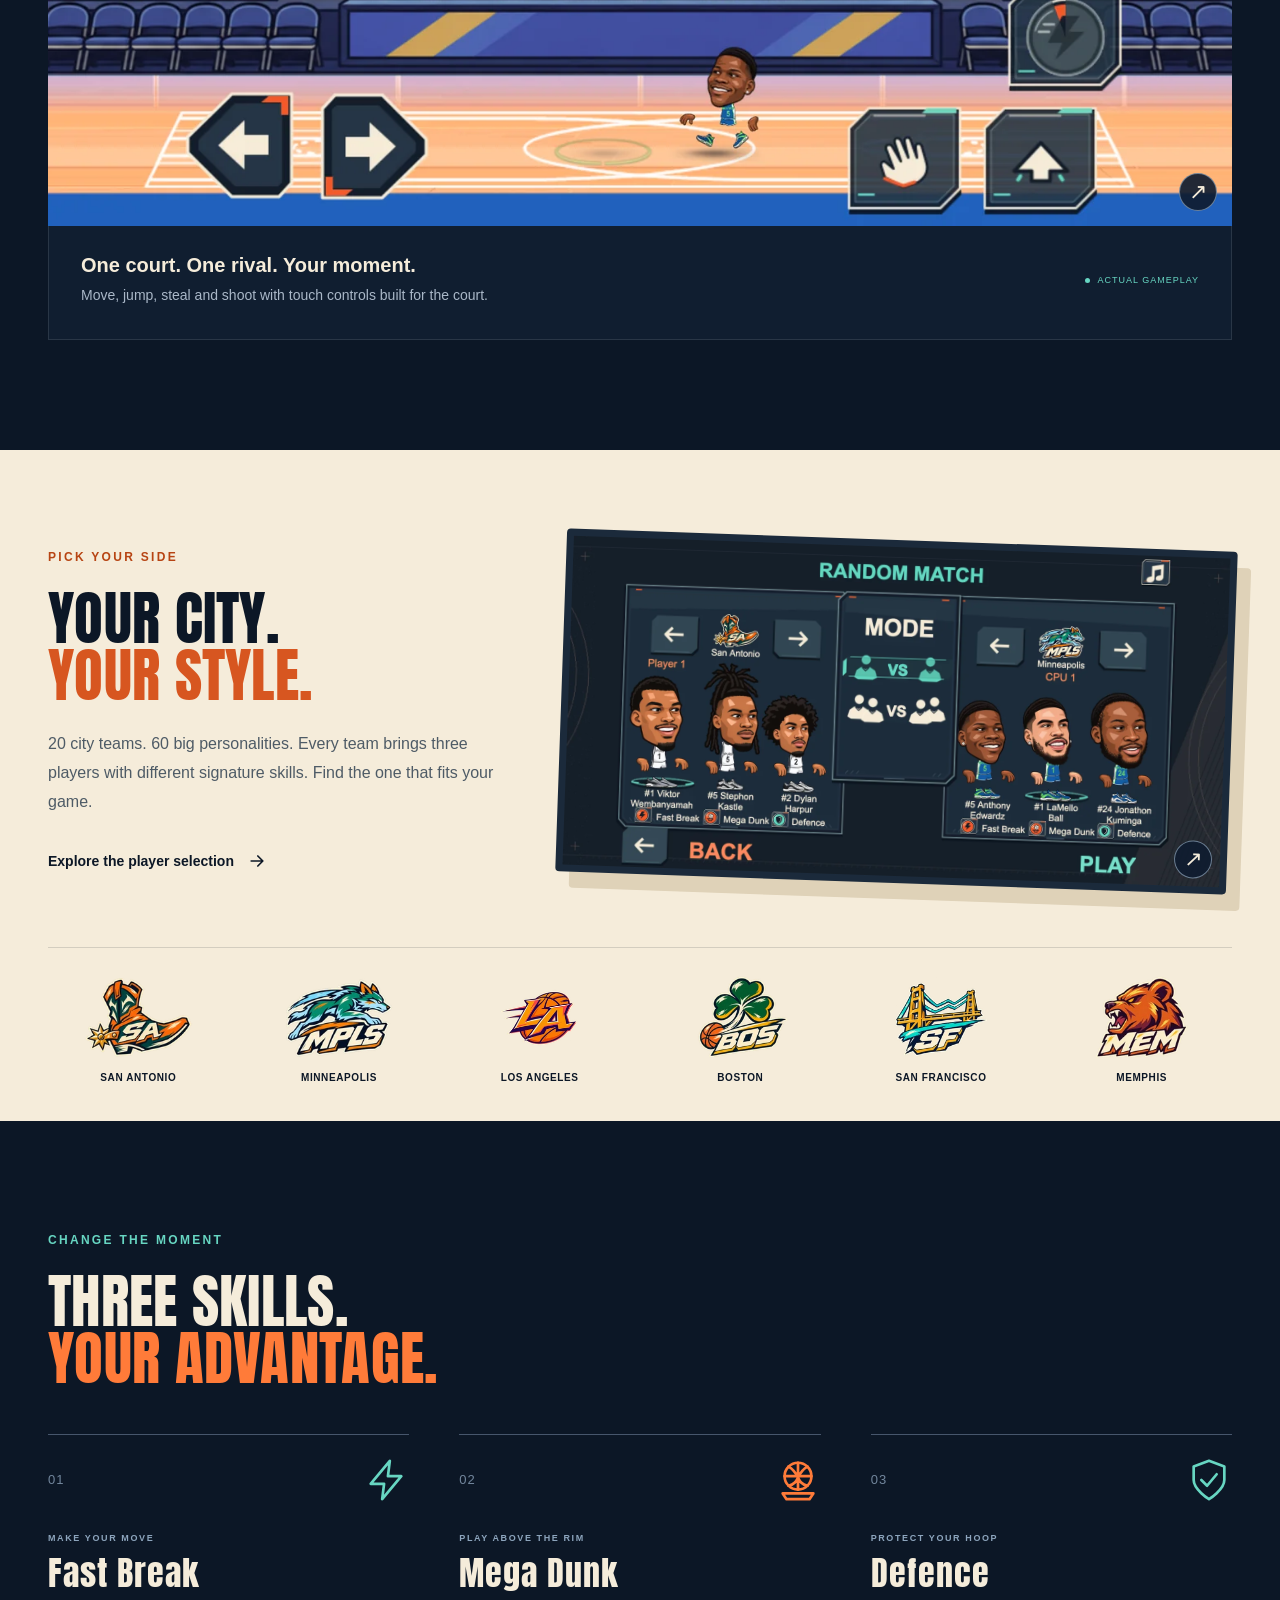
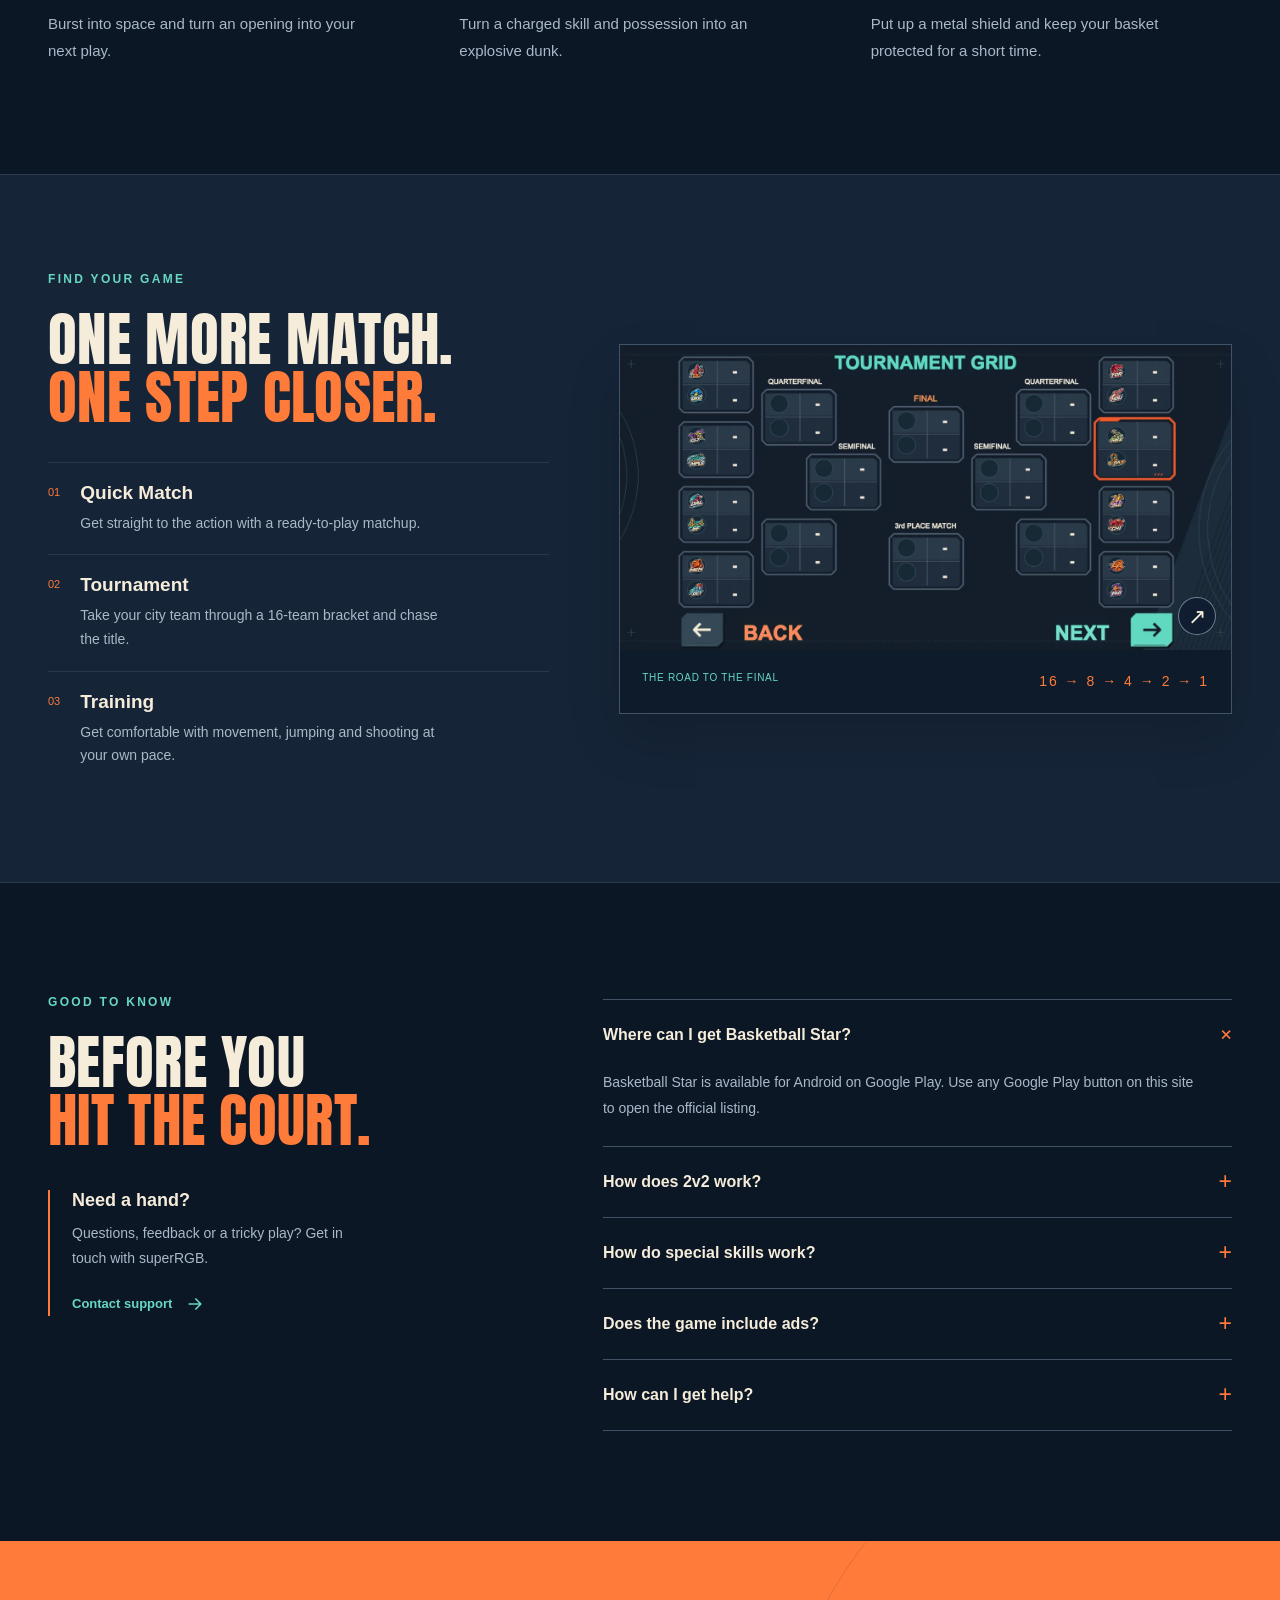
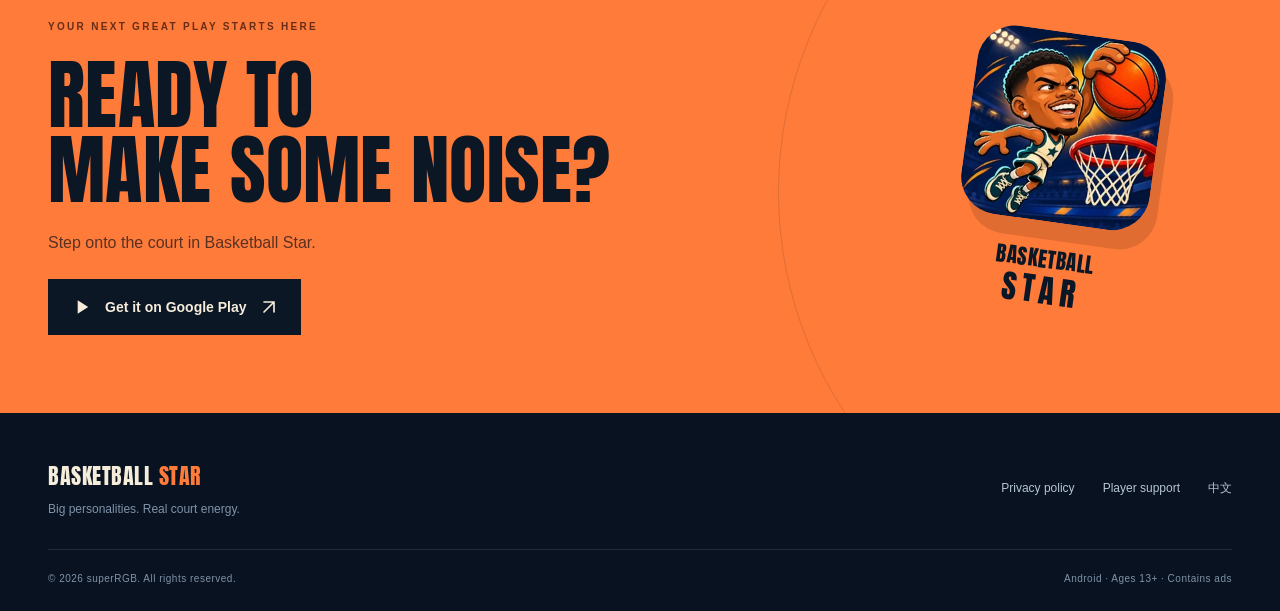
==== commit 763473c0: "Add files via upload" ====
--- a/basketball/index.html
+++ b/basketball/index.html
@@ -1,16 +1,16 @@
 <!DOCTYPE html>
-<html lang="en"><head><meta charset="utf-8"><meta name="viewport" content="width=device-width,initial-scale=1"><meta name="theme-color" content="#0c1726"><title>Basketball Star — Big Heads. Bigger Plays. | superRGB</title><meta name="description" content="Jump into Basketball Star, the arcade basketball game from superRGB. Explore 1v1 and 2v2 action, 20 city teams, 60 players, special skills and tournaments on Android."><link rel="canonical" href="https://basketball-star-superrgb.cozy-tapir-0561.chatgpt.site/"><link rel="alternate" hreflang="en" href="https://basketball-star-superrgb.cozy-tapir-0561.chatgpt.site/"><link rel="alternate" hreflang="zh-CN" href="https://basketball-star-superrgb.cozy-tapir-0561.chatgpt.site/zh/"><link rel="alternate" hreflang="x-default" href="https://basketball-star-superrgb.cozy-tapir-0561.chatgpt.site/"><meta property="og:type" content="website"><meta property="og:site_name" content="Basketball Star"><meta property="og:title" content="Basketball Star — Big Heads. Bigger Plays. | superRGB"><meta property="og:description" content="Jump into Basketball Star, the arcade basketball game from superRGB. Explore 1v1 and 2v2 action, 20 city teams, 60 players, special skills and tournaments on Android."><meta property="og:url" content="https://basketball-star-superrgb.cozy-tapir-0561.chatgpt.site/"><meta property="og:image" content="https://basketball-star-superrgb.cozy-tapir-0561.chatgpt.site/assets/social-share.jpg"><meta property="og:image:width" content="1200"><meta property="og:image:height" content="630"><meta name="twitter:card" content="summary_large_image"><link rel="icon" href="/assets/favicon.png" type="image/png"><link rel="stylesheet" href="/styles.css"><link rel="preload" as="image" href="/assets/hero-rivals.webp" imagesrcset="/assets/hero-rivals-mobile.webp 900w, /assets/hero-rivals.webp 1920w" imagesizes="(max-width: 900px) 100vw, 65vw"><script defer src="/app.js"></script><script type="application/ld+json">{"@context":"https://schema.org","@type":"VideoGame","name":"Basketball Star","url":"https://basketball-star-superrgb.cozy-tapir-0561.chatgpt.site/","description":"Jump into Basketball Star, the arcade basketball game from superRGB. Explore 1v1 and 2v2 action, 20 city teams, 60 players, special skills and tournaments on Android.","image":"https://basketball-star-superrgb.cozy-tapir-0561.chatgpt.site/assets/social-share.jpg","operatingSystem":"Android","applicationCategory":"GameApplication","genre":["Sports","Arcade"],"author":{"@type":"Organization","name":"superRGB"},"publisher":{"@type":"Organization","name":"superRGB"},"downloadUrl":"https://play.google.com/store/apps/details?id=com.ibmgames.game.basketball.star","inLanguage":"en"}</script></head>
+<html lang="en"><head><meta charset="utf-8"><meta name="viewport" content="width=device-width,initial-scale=1"><meta name="theme-color" content="#0c1726"><title>Basketball Star — Big Heads. Bigger Plays. | superRGB</title><meta name="description" content="Jump into Basketball Star, the arcade basketball game from superRGB. Explore 1v1 and 2v2 action, 20 city teams, 60 players, special skills and tournaments on Android."><link rel="canonical" href="https://draymond2018.github.io/basketball/"><link rel="alternate" hreflang="en" href="https://draymond2018.github.io/basketball/"><link rel="alternate" hreflang="zh-CN" href="https://draymond2018.github.io/basketball/zh/"><link rel="alternate" hreflang="x-default" href="https://draymond2018.github.io/basketball/"><meta property="og:type" content="website"><meta property="og:site_name" content="Basketball Star"><meta property="og:title" content="Basketball Star — Big Heads. Bigger Plays. | superRGB"><meta property="og:description" content="Jump into Basketball Star, the arcade basketball game from superRGB. Explore 1v1 and 2v2 action, 20 city teams, 60 players, special skills and tournaments on Android."><meta property="og:url" content="https://draymond2018.github.io/basketball/"><meta property="og:image" content="https://draymond2018.github.io/basketball/assets/social-share.jpg"><meta property="og:image:width" content="1200"><meta property="og:image:height" content="630"><meta name="twitter:card" content="summary_large_image"><link rel="icon" href="./assets/favicon.png" type="image/png"><link rel="stylesheet" href="./styles.css"><link rel="preload" as="image" href="./assets/hero-rivals.webp" imagesrcset="./assets/hero-rivals-mobile.webp 900w, ./assets/hero-rivals.webp 1920w" imagesizes="(max-width: 900px) 100vw, 65vw"><script defer src="./app.js"></script><script type="application/ld+json">{"@context":"https://schema.org","@type":"VideoGame","name":"Basketball Star","url":"https://draymond2018.github.io/basketball/","description":"Jump into Basketball Star, the arcade basketball game from superRGB. Explore 1v1 and 2v2 action, 20 city teams, 60 players, special skills and tournaments on Android.","image":"https://draymond2018.github.io/basketball/assets/social-share.jpg","operatingSystem":"Android","applicationCategory":"GameApplication","genre":["Sports","Arcade"],"author":{"@type":"Organization","name":"superRGB"},"publisher":{"@type":"Organization","name":"superRGB"},"downloadUrl":"https://play.google.com/store/apps/details?id=com.ibmgames.game.basketball.star","inLanguage":"en"}</script></head>
 <body><a class="skip" href="#main">Skip to content</a>
-<header class="site-header"><div class="nav-wrap"><a class="brand" href="/" aria-label="Basketball Star"><img src="/assets/icon.webp" width="44" height="44" alt=""><span>BASKETBALL <b>STAR</b></span></a><nav class="desktop-nav" aria-label="Main navigation"><a href="#game">The game</a><a href="#teams">Your team</a><a href="#modes">Game modes</a><a href="#support">Support</a></nav><div class="nav-actions"><a class="language" href="/zh/" aria-label="Switch to Chinese">中文</a><a class="nav-cta" href="https://play.google.com/store/apps/details?id=com.ibmgames.game.basketball.star" target="_blank" rel="noopener noreferrer">Get the game<svg viewBox="0 0 24 24" fill="none" aria-hidden="true"><path d="M6 18 18 6M6 6h12v12" stroke="currentColor" stroke-width="2" stroke-linecap="round" stroke-linejoin="round"/></svg></a><button class="menu-toggle" aria-expanded="false" aria-controls="mobile-nav" aria-label="Open navigation"><span></span><span></span></button></div></div><nav id="mobile-nav" class="mobile-nav" hidden aria-label="Mobile navigation"><a href="#game">The game</a><a href="#teams">Your team</a><a href="#modes">Game modes</a><a href="#support">Support</a></nav></header>
+<header class="site-header"><div class="nav-wrap"><a class="brand" href="./" aria-label="Basketball Star"><img src="./assets/icon.webp" width="44" height="44" alt=""><span>BASKETBALL <b>STAR</b></span></a><nav class="desktop-nav" aria-label="Main navigation"><a href="#game">The game</a><a href="#teams">Your team</a><a href="#modes">Game modes</a><a href="#support">Support</a></nav><div class="nav-actions"><a class="language" href="./zh/" aria-label="Switch to Chinese">中文</a><a class="nav-cta" href="https://play.google.com/store/apps/details?id=com.ibmgames.game.basketball.star" target="_blank" rel="noopener noreferrer">Get the game<svg viewBox="0 0 24 24" fill="none" aria-hidden="true"><path d="M6 18 18 6M6 6h12v12" stroke="currentColor" stroke-width="2" stroke-linecap="round" stroke-linejoin="round"/></svg></a><button class="menu-toggle" aria-expanded="false" aria-controls="mobile-nav" aria-label="Open navigation"><span></span><span></span></button></div></div><nav id="mobile-nav" class="mobile-nav" hidden aria-label="Mobile navigation"><a href="#game">The game</a><a href="#teams">Your team</a><a href="#modes">Game modes</a><a href="#support">Support</a></nav></header>
 <main id="main">
-<section class="hero"><div class="court-lines" aria-hidden="true"></div><div class="hero-inner container"><div class="hero-copy"><p class="eyebrow"><span></span>ARCADE BASKETBALL. ALL PERSONALITY.</p><h1>BIG HEADS.<br><span>BIGGER PLAYS.</span></h1><p class="hero-intro">Hit the court with oversized personalities and game-changing skills. Pick your player, take your shot, and make the next play yours.</p><div class="hero-actions"><a class="button primary" href="https://play.google.com/store/apps/details?id=com.ibmgames.game.basketball.star" target="_blank" rel="noopener noreferrer"><svg viewBox="0 0 24 24" fill="none" aria-hidden="true"><path d="m8 5 11 7-11 7V5Z" fill="currentColor"/></svg><span>Get it on Google Play</span><svg viewBox="0 0 24 24" fill="none" aria-hidden="true"><path d="M6 18 18 6M6 6h12v12" stroke="currentColor" stroke-width="2" stroke-linecap="round" stroke-linejoin="round"/></svg></a><a class="text-link" href="#game">See the gameplay<svg viewBox="0 0 24 24" fill="none" aria-hidden="true"><path d="M5 12h14m-6-6 6 6-6 6" stroke="currentColor" stroke-width="2" stroke-linecap="round" stroke-linejoin="round"/></svg></a></div><p class="platform">ANDROID<i></i>AGES 13+<i></i>superRGB</p></div><figure class="hero-art"><img src="/assets/hero-rivals.webp" srcset="/assets/hero-rivals-mobile.webp 900w, /assets/hero-rivals.webp 1920w" sizes="(max-width: 900px) 100vw, 65vw" width="1920" height="1080" alt="Illustrated Basketball Star heroes in a dribbling showdown" fetchpriority="high"><figcaption>Promotional artwork</figcaption><span class="art-corner" aria-hidden="true"></span></figure></div><a class="scroll-cue" href="#game" aria-label="See the gameplay">↓</a></section>
+<section class="hero"><div class="court-lines" aria-hidden="true"></div><div class="hero-inner container"><div class="hero-copy"><p class="eyebrow"><span></span>ARCADE BASKETBALL. ALL PERSONALITY.</p><h1>BIG HEADS.<br><span>BIGGER PLAYS.</span></h1><p class="hero-intro">Hit the court with oversized personalities and game-changing skills. Pick your player, take your shot, and make the next play yours.</p><div class="hero-actions"><a class="button primary" href="https://play.google.com/store/apps/details?id=com.ibmgames.game.basketball.star" target="_blank" rel="noopener noreferrer"><svg viewBox="0 0 24 24" fill="none" aria-hidden="true"><path d="m8 5 11 7-11 7V5Z" fill="currentColor"/></svg><span>Get it on Google Play</span><svg viewBox="0 0 24 24" fill="none" aria-hidden="true"><path d="M6 18 18 6M6 6h12v12" stroke="currentColor" stroke-width="2" stroke-linecap="round" stroke-linejoin="round"/></svg></a><a class="text-link" href="#game">See the gameplay<svg viewBox="0 0 24 24" fill="none" aria-hidden="true"><path d="M5 12h14m-6-6 6 6-6 6" stroke="currentColor" stroke-width="2" stroke-linecap="round" stroke-linejoin="round"/></svg></a></div><p class="platform">ANDROID<i></i>AGES 13+<i></i>superRGB</p></div><figure class="hero-art"><img src="./assets/hero-rivals.webp" srcset="./assets/hero-rivals-mobile.webp 900w, ./assets/hero-rivals.webp 1920w" sizes="(max-width: 900px) 100vw, 65vw" width="1920" height="1080" alt="Illustrated Basketball Star heroes in a dribbling showdown" fetchpriority="high"><figcaption>Promotional artwork</figcaption><span class="art-corner" aria-hidden="true"></span></figure></div><a class="scroll-cue" href="#game" aria-label="See the gameplay">↓</a></section>
 <div class="stat-strip"><div class="container"><div><strong>20</strong><span>CITY TEAMS</span></div><div><strong>60</strong><span>PLAYERS</span></div><div><strong>1v1 / 2v2</strong><span>COURT ACTION</span></div><div><strong>60s</strong><span>MATCH TIMER</span></div></div></div>
-<section id="game" class="game-section section container"><div class="section-heading"><div><p class="eyebrow">THE GAME, IN ACTION</p><h2>A SMALL COURT.<br>A <span>BIG SHOW.</span></h2></div><p class="section-intro">From the first jump to the final buzzer. Take a look at what happens on the court.</p></div><div class="game-tabs" role="tablist" aria-label="THE GAME, IN ACTION"><button type="button" role="tab" id="game-tab-0" aria-controls="game-panel-0" aria-selected="true" tabindex="0" data-tab="0"><span>01</span>1v1 showdown</button><button type="button" role="tab" id="game-tab-1" aria-controls="game-panel-1" aria-selected="false" tabindex="-1" data-tab="1"><span>02</span>2v2 team play</button><button type="button" role="tab" id="game-tab-2" aria-controls="game-panel-2" aria-selected="false" tabindex="-1" data-tab="2"><span>03</span>Mega Dunk</button><button type="button" role="tab" id="game-tab-3" aria-controls="game-panel-3" aria-selected="false" tabindex="-1" data-tab="3"><span>04</span>Hoop defence</button></div><div class="game-stage"><div id="game-panel-0" role="tabpanel" aria-labelledby="game-tab-0" ><button class="screenshot-button" type="button" data-zoom="/assets/game-1v1.webp" data-caption="1v1 showdown — ACTUAL GAMEPLAY" aria-label="1v1 showdown: View full screenshot"><img src="/assets/game-1v1.webp" width="1440" height="720" alt="One court. One rival. Your moment." loading="lazy"><span class="expand-icon" aria-hidden="true">↗</span></button><div class="game-caption"><div><h3>One court. One rival. Your moment.</h3><p>Move, jump, steal and shoot with touch controls built for the court.</p></div><span class="actual-tag"><i></i>ACTUAL GAMEPLAY</span></div></div><div id="game-panel-1" role="tabpanel" aria-labelledby="game-tab-1" hidden><button class="screenshot-button" type="button" data-zoom="/assets/game-2v2.webp" data-caption="2v2 team play — ACTUAL GAMEPLAY" aria-label="2v2 team play: View full screenshot"><img src="/assets/game-2v2.webp" width="1440" height="720" alt="Bring a teammate. Double the action." loading="lazy"><span class="expand-icon" aria-hidden="true">↗</span></button><div class="game-caption"><div><h3>Bring a teammate. Double the action.</h3><p>Play alongside an AI teammate against two CPU rivals. Find your opening and make it count.</p></div><span class="actual-tag"><i></i>ACTUAL GAMEPLAY</span></div></div><div id="game-panel-2" role="tabpanel" aria-labelledby="game-tab-2" hidden><button class="screenshot-button" type="button" data-zoom="/assets/game-dunk.webp" data-caption="Mega Dunk — ACTUAL GAMEPLAY" aria-label="Mega Dunk: View full screenshot"><img src="/assets/game-dunk.webp" width="1440" height="720" alt="Take flight. Slam it home." loading="lazy"><span class="expand-icon" aria-hidden="true">↗</span></button><div class="game-caption"><div><h3>Take flight. Slam it home.</h3><p>Charge your special skill, rise above the defence and finish with a powerful dunk.</p></div><span class="actual-tag"><i></i>ACTUAL GAMEPLAY</span></div></div><div id="game-panel-3" role="tabpanel" aria-labelledby="game-tab-3" hidden><button class="screenshot-button" type="button" data-zoom="/assets/game-shield.webp" data-caption="Hoop defence — ACTUAL GAMEPLAY" aria-label="Hoop defence: View full screenshot"><img src="/assets/game-shield.webp" width="1440" height="720" alt="Make your hoop a fortress." loading="lazy"><span class="expand-icon" aria-hidden="true">↗</span></button><div class="game-caption"><div><h3>Make your hoop a fortress.</h3><p>Activate the defensive shield to temporarily protect your basket.</p></div><span class="actual-tag"><i></i>ACTUAL GAMEPLAY</span></div></div></div></section>
-<section id="teams" class="teams-section"><div class="container team-grid"><div class="team-copy"><p class="eyebrow">PICK YOUR SIDE</p><h2>YOUR CITY.<br><span>YOUR STYLE.</span></h2><p>20 city teams. 60 big personalities. Every team brings three players with different signature skills. Find the one that fits your game.</p><button class="text-link" type="button" data-zoom="/assets/game-selection.webp" data-caption="Player selection screen with city teams and signature skills">Explore the player selection<svg viewBox="0 0 24 24" fill="none" aria-hidden="true"><path d="M5 12h14m-6-6 6 6-6 6" stroke="currentColor" stroke-width="2" stroke-linecap="round" stroke-linejoin="round"/></svg></button></div><button class="team-screen" type="button" data-zoom="/assets/game-selection.webp" data-caption="Player selection screen with city teams and signature skills" aria-label="Explore the player selection"><img src="/assets/game-selection.webp" width="1440" height="720" alt="Player selection screen with city teams and signature skills" loading="lazy"><span class="expand-icon" aria-hidden="true">↗</span></button></div><div class="container team-logos"><div><img src="/assets/team-sa.webp" width="110" height="100" alt="San Antonio" loading="lazy"><span>San Antonio</span></div><div><img src="/assets/team-mpls.webp" width="110" height="100" alt="Minneapolis" loading="lazy"><span>Minneapolis</span></div><div><img src="/assets/team-la.webp" width="110" height="100" alt="Los Angeles" loading="lazy"><span>Los Angeles</span></div><div><img src="/assets/team-bos.webp" width="110" height="100" alt="Boston" loading="lazy"><span>Boston</span></div><div><img src="/assets/team-sf.webp" width="110" height="100" alt="San Francisco" loading="lazy"><span>San Francisco</span></div><div><img src="/assets/team-mem.webp" width="110" height="100" alt="Memphis" loading="lazy"><span>Memphis</span></div></div></section>
+<section id="game" class="game-section section container"><div class="section-heading"><div><p class="eyebrow">THE GAME, IN ACTION</p><h2>A SMALL COURT.<br>A <span>BIG SHOW.</span></h2></div><p class="section-intro">From the first jump to the final buzzer. Take a look at what happens on the court.</p></div><div class="game-tabs" role="tablist" aria-label="THE GAME, IN ACTION"><button type="button" role="tab" id="game-tab-0" aria-controls="game-panel-0" aria-selected="true" tabindex="0" data-tab="0"><span>01</span>1v1 showdown</button><button type="button" role="tab" id="game-tab-1" aria-controls="game-panel-1" aria-selected="false" tabindex="-1" data-tab="1"><span>02</span>2v2 team play</button><button type="button" role="tab" id="game-tab-2" aria-controls="game-panel-2" aria-selected="false" tabindex="-1" data-tab="2"><span>03</span>Mega Dunk</button><button type="button" role="tab" id="game-tab-3" aria-controls="game-panel-3" aria-selected="false" tabindex="-1" data-tab="3"><span>04</span>Hoop defence</button></div><div class="game-stage"><div id="game-panel-0" role="tabpanel" aria-labelledby="game-tab-0" ><button class="screenshot-button" type="button" data-zoom="./assets/game-1v1.webp" data-caption="1v1 showdown — ACTUAL GAMEPLAY" aria-label="1v1 showdown: View full screenshot"><img src="./assets/game-1v1.webp" width="1440" height="720" alt="One court. One rival. Your moment." loading="lazy"><span class="expand-icon" aria-hidden="true">↗</span></button><div class="game-caption"><div><h3>One court. One rival. Your moment.</h3><p>Move, jump, steal and shoot with touch controls built for the court.</p></div><span class="actual-tag"><i></i>ACTUAL GAMEPLAY</span></div></div><div id="game-panel-1" role="tabpanel" aria-labelledby="game-tab-1" hidden><button class="screenshot-button" type="button" data-zoom="./assets/game-2v2.webp" data-caption="2v2 team play — ACTUAL GAMEPLAY" aria-label="2v2 team play: View full screenshot"><img src="./assets/game-2v2.webp" width="1440" height="720" alt="Bring a teammate. Double the action." loading="lazy"><span class="expand-icon" aria-hidden="true">↗</span></button><div class="game-caption"><div><h3>Bring a teammate. Double the action.</h3><p>Play alongside an AI teammate against two CPU rivals. Find your opening and make it count.</p></div><span class="actual-tag"><i></i>ACTUAL GAMEPLAY</span></div></div><div id="game-panel-2" role="tabpanel" aria-labelledby="game-tab-2" hidden><button class="screenshot-button" type="button" data-zoom="./assets/game-dunk.webp" data-caption="Mega Dunk — ACTUAL GAMEPLAY" aria-label="Mega Dunk: View full screenshot"><img src="./assets/game-dunk.webp" width="1440" height="720" alt="Take flight. Slam it home." loading="lazy"><span class="expand-icon" aria-hidden="true">↗</span></button><div class="game-caption"><div><h3>Take flight. Slam it home.</h3><p>Charge your special skill, rise above the defence and finish with a powerful dunk.</p></div><span class="actual-tag"><i></i>ACTUAL GAMEPLAY</span></div></div><div id="game-panel-3" role="tabpanel" aria-labelledby="game-tab-3" hidden><button class="screenshot-button" type="button" data-zoom="./assets/game-shield.webp" data-caption="Hoop defence — ACTUAL GAMEPLAY" aria-label="Hoop defence: View full screenshot"><img src="./assets/game-shield.webp" width="1440" height="720" alt="Make your hoop a fortress." loading="lazy"><span class="expand-icon" aria-hidden="true">↗</span></button><div class="game-caption"><div><h3>Make your hoop a fortress.</h3><p>Activate the defensive shield to temporarily protect your basket.</p></div><span class="actual-tag"><i></i>ACTUAL GAMEPLAY</span></div></div></div></section>
+<section id="teams" class="teams-section"><div class="container team-grid"><div class="team-copy"><p class="eyebrow">PICK YOUR SIDE</p><h2>YOUR CITY.<br><span>YOUR STYLE.</span></h2><p>20 city teams. 60 big personalities. Every team brings three players with different signature skills. Find the one that fits your game.</p><button class="text-link" type="button" data-zoom="./assets/game-selection.webp" data-caption="Player selection screen with city teams and signature skills">Explore the player selection<svg viewBox="0 0 24 24" fill="none" aria-hidden="true"><path d="M5 12h14m-6-6 6 6-6 6" stroke="currentColor" stroke-width="2" stroke-linecap="round" stroke-linejoin="round"/></svg></button></div><button class="team-screen" type="button" data-zoom="./assets/game-selection.webp" data-caption="Player selection screen with city teams and signature skills" aria-label="Explore the player selection"><img src="./assets/game-selection.webp" width="1440" height="720" alt="Player selection screen with city teams and signature skills" loading="lazy"><span class="expand-icon" aria-hidden="true">↗</span></button></div><div class="container team-logos"><div><img src="./assets/team-sa.webp" width="110" height="100" alt="San Antonio" loading="lazy"><span>San Antonio</span></div><div><img src="./assets/team-mpls.webp" width="110" height="100" alt="Minneapolis" loading="lazy"><span>Minneapolis</span></div><div><img src="./assets/team-la.webp" width="110" height="100" alt="Los Angeles" loading="lazy"><span>Los Angeles</span></div><div><img src="./assets/team-bos.webp" width="110" height="100" alt="Boston" loading="lazy"><span>Boston</span></div><div><img src="./assets/team-sf.webp" width="110" height="100" alt="San Francisco" loading="lazy"><span>San Francisco</span></div><div><img src="./assets/team-mem.webp" width="110" height="100" alt="Memphis" loading="lazy"><span>Memphis</span></div></div></section>
 <section class="skills-section section container"><div class="section-heading"><div><p class="eyebrow">CHANGE THE MOMENT</p><h2>THREE SKILLS.<br><span>YOUR ADVANTAGE.</span></h2></div></div><div class="skill-list"><article class="skill"><div class="skill-top"><span>01</span><svg viewBox="0 0 24 24" fill="none" stroke="currentColor" stroke-width="1.4" stroke-linecap="round" stroke-linejoin="round" aria-hidden="true"><path d="M14 2 4 14h7l-1 8 10-12h-7l1-8Z"/></svg></div><p class="eyebrow">MAKE YOUR MOVE</p><h3>Fast Break</h3><p>Burst into space and turn an opening into your next play.</p></article><article class="skill"><div class="skill-top"><span>02</span><svg viewBox="0 0 24 24" fill="none" stroke="currentColor" stroke-width="1.4" stroke-linecap="round" stroke-linejoin="round" aria-hidden="true"><circle cx="12" cy="10" r="7"/><path d="M5 10h14M12 3v14M7 5c6 3 4 9 10 10M17 5c-6 3-4 9-10 10M4 19h16l-2 3H6l-2-3Z"/></svg></div><p class="eyebrow">PLAY ABOVE THE RIM</p><h3>Mega Dunk</h3><p>Turn a charged skill and possession into an explosive dunk.</p></article><article class="skill"><div class="skill-top"><span>03</span><svg viewBox="0 0 24 24" fill="none" stroke="currentColor" stroke-width="1.4" stroke-linecap="round" stroke-linejoin="round" aria-hidden="true"><path d="m12 2 8 3v7c0 5-8 10-8 10S4 17 4 12V5l8-3Z"/><path d="m8 12 3 3 5-6"/></svg></div><p class="eyebrow">PROTECT YOUR HOOP</p><h3>Defence</h3><p>Put up a metal shield and keep your basket protected for a short time.</p></article></div></section>
-<section id="modes" class="modes-section"><div class="container modes-grid"><div><p class="eyebrow">FIND YOUR GAME</p><h2>ONE MORE MATCH.<br><span>ONE STEP CLOSER.</span></h2><div class="mode-list"><article><span>01</span><div><h3>Quick Match</h3><p>Get straight to the action with a ready-to-play matchup.</p></div></article><article><span>02</span><div><h3>Tournament</h3><p>Take your city team through a 16-team bracket and chase the title.</p></div></article><article><span>03</span><div><h3>Training</h3><p>Get comfortable with movement, jumping and shooting at your own pace.</p></div></article></div></div><figure class="tournament"><button class="screenshot-button" type="button" data-zoom="/assets/game-tournament.webp" data-caption="Actual 16-team tournament bracket" aria-label="Actual 16-team tournament bracket: View full screenshot"><img src="/assets/game-tournament.webp" width="1440" height="720" alt="Actual 16-team tournament bracket" loading="lazy"><span class="expand-icon" aria-hidden="true">↗</span></button><figcaption><span>THE ROAD TO THE FINAL</span><span>16 → 8 → 4 → 2 → 1</span></figcaption></figure></div></section>
+<section id="modes" class="modes-section"><div class="container modes-grid"><div><p class="eyebrow">FIND YOUR GAME</p><h2>ONE MORE MATCH.<br><span>ONE STEP CLOSER.</span></h2><div class="mode-list"><article><span>01</span><div><h3>Quick Match</h3><p>Get straight to the action with a ready-to-play matchup.</p></div></article><article><span>02</span><div><h3>Tournament</h3><p>Take your city team through a 16-team bracket and chase the title.</p></div></article><article><span>03</span><div><h3>Training</h3><p>Get comfortable with movement, jumping and shooting at your own pace.</p></div></article></div></div><figure class="tournament"><button class="screenshot-button" type="button" data-zoom="./assets/game-tournament.webp" data-caption="Actual 16-team tournament bracket" aria-label="Actual 16-team tournament bracket: View full screenshot"><img src="./assets/game-tournament.webp" width="1440" height="720" alt="Actual 16-team tournament bracket" loading="lazy"><span class="expand-icon" aria-hidden="true">↗</span></button><figcaption><span>THE ROAD TO THE FINAL</span><span>16 → 8 → 4 → 2 → 1</span></figcaption></figure></div></section>
 <section id="support" class="support-section section container"><div><p class="eyebrow">GOOD TO KNOW</p><h2>BEFORE YOU<br><span>HIT THE COURT.</span></h2><div class="support-card"><h3>Need a hand?</h3><p>Questions, feedback or a tricky play? Get in touch with superRGB.</p><a class="text-link" href="mailto:draymond2018@gmail.com?subject=Basketball%20Star%20Support">Contact support<svg viewBox="0 0 24 24" fill="none" aria-hidden="true"><path d="M5 12h14m-6-6 6 6-6 6" stroke="currentColor" stroke-width="2" stroke-linecap="round" stroke-linejoin="round"/></svg></a></div></div><div class="faq"><details open><summary>Where can I get Basketball Star?<span aria-hidden="true">+</span></summary><p>Basketball Star is available for Android on Google Play. Use any Google Play button on this site to open the official listing.</p></details><details ><summary>How does 2v2 work?<span aria-hidden="true">+</span></summary><p>On mobile, you play with an AI teammate against two CPU opponents. You can choose your city team and player before the match.</p></details><details ><summary>How do special skills work?<span aria-hidden="true">+</span></summary><p>Each player has a signature skill: Fast Break, Mega Dunk or Defence. Wait for the skill to recharge, then use the skill button. Mega Dunk requires possession of the ball.</p></details><details ><summary>Does the game include ads?<span aria-hidden="true">+</span></summary><p>Yes. The game includes interstitial ads between completed matches and the results screen.</p></details><details ><summary>How can I get help?<span aria-hidden="true">+</span></summary><p>Email <a href="mailto:draymond2018@gmail.com">draymond2018@gmail.com</a> with your device model and a description of the problem. A screenshot can help us understand what happened.</p></details></div></section>
-<section id="download" class="download-section"><div class="container download-inner"><div><p class="eyebrow">YOUR NEXT GREAT PLAY STARTS HERE</p><h2>READY TO<br><span>MAKE SOME NOISE?</span></h2><p>Step onto the court in Basketball Star.</p><a class="button dark" href="https://play.google.com/store/apps/details?id=com.ibmgames.game.basketball.star" target="_blank" rel="noopener noreferrer"><svg viewBox="0 0 24 24" fill="none" aria-hidden="true"><path d="m8 5 11 7-11 7V5Z" fill="currentColor"/></svg><span>Get it on Google Play</span><svg viewBox="0 0 24 24" fill="none" aria-hidden="true"><path d="M6 18 18 6M6 6h12v12" stroke="currentColor" stroke-width="2" stroke-linecap="round" stroke-linejoin="round"/></svg></a></div><div class="app-lockup"><img src="/assets/icon.webp" width="256" height="256" alt="Basketball Star app icon" loading="lazy"><span>BASKETBALL <b>STAR</b></span></div></div></section>
-</main><footer><div class="container footer-top"><div><a class="footer-brand" href="/">BASKETBALL <b>STAR</b></a><p>Big personalities. Real court energy.</p></div><div class="footer-links"><a href="/privacy-policy.html">Privacy policy</a><a href="mailto:draymond2018@gmail.com">Player support</a><a href="/zh/" lang="zh-CN">中文</a></div></div><div class="container footer-bottom"><span>© 2026 superRGB. All rights reserved.</span><span>Android · Ages 13+ · Contains ads</span></div></footer>
+<section id="download" class="download-section"><div class="container download-inner"><div><p class="eyebrow">YOUR NEXT GREAT PLAY STARTS HERE</p><h2>READY TO<br><span>MAKE SOME NOISE?</span></h2><p>Step onto the court in Basketball Star.</p><a class="button dark" href="https://play.google.com/store/apps/details?id=com.ibmgames.game.basketball.star" target="_blank" rel="noopener noreferrer"><svg viewBox="0 0 24 24" fill="none" aria-hidden="true"><path d="m8 5 11 7-11 7V5Z" fill="currentColor"/></svg><span>Get it on Google Play</span><svg viewBox="0 0 24 24" fill="none" aria-hidden="true"><path d="M6 18 18 6M6 6h12v12" stroke="currentColor" stroke-width="2" stroke-linecap="round" stroke-linejoin="round"/></svg></a></div><div class="app-lockup"><img src="./assets/icon.webp" width="256" height="256" alt="Basketball Star app icon" loading="lazy"><span>BASKETBALL <b>STAR</b></span></div></div></section>
+</main><footer><div class="container footer-top"><div><a class="footer-brand" href="./">BASKETBALL <b>STAR</b></a><p>Big personalities. Real court energy.</p></div><div class="footer-links"><a href="./privacy-policy.html">Privacy policy</a><a href="mailto:draymond2018@gmail.com">Player support</a><a href="./zh/" lang="zh-CN">中文</a></div></div><div class="container footer-bottom"><span>© 2026 superRGB. All rights reserved.</span><span>Android · Ages 13+ · Contains ads</span></div></footer>
 <dialog id="lightbox" aria-label="Game screenshot"><div class="lightbox-head"><span id="lightbox-caption"></span><button type="button" id="lightbox-close" aria-label="Close screenshot">×</button></div><img id="lightbox-image" alt=""></dialog>
 </body></html>
--- a/basketball/styles.css
+++ b/basketball/styles.css
@@ -0,0 +1,19 @@
+@font-face{font-family:Anton;src:url('assets/fonts/Anton-Regular.ttf') format('truetype');font-style:normal;font-weight:400;font-display:swap}
+:root{--navy:#0c1726;--navy2:#132235;--cream:#f5ecda;--orange:#ff7b39;--teal:#67d6c2;--muted:#aab8c8;--line:#ffffff1b;--display:Anton,Impact,Haettenschweiler,'Arial Narrow Bold','Arial Narrow',sans-serif}
+*{box-sizing:border-box}html{scroll-behavior:smooth;scroll-padding-top:100px}body{margin:0;background:var(--navy);color:var(--cream);font-family:Arial,'PingFang SC','Microsoft YaHei',sans-serif;font-size:16px;line-height:1.6}a{color:inherit;text-decoration:none}button{font:inherit;cursor:pointer}button,a{-webkit-tap-highlight-color:transparent}button{color:inherit}img{max-width:100%;display:block}button{border:0}figure,p,h1,h2,h3{margin:0}h1,h2{font-family:var(--display);font-weight:400;line-height:.98;letter-spacing:.3px}h1 span,h2 span{color:var(--orange)}h1{font-size:clamp(64px,6.2vw,104px)}h2{font-size:clamp(40px,4.6vw,66px)}h3{font-size:23px;line-height:1.2}svg{width:24px;height:24px;flex-shrink:0}button:focus-visible,a:focus-visible,summary:focus-visible{outline:3px solid var(--teal);outline-offset:5px}button[hidden],[hidden]{display:none!important}.container{width:min(1280px,calc(100% - 96px));margin-inline:auto}.section{padding-block:110px}.eyebrow{font-size:12px;font-weight:800;letter-spacing:2.3px;text-transform:uppercase;color:var(--teal);margin-bottom:22px}.skip{position:fixed;top:-100px;left:15px;z-index:100;background:var(--orange);color:var(--navy);padding:12px}.skip:focus{top:12px}.site-header{position:sticky;top:0;z-index:20;background:#0c1726f2;border-bottom:1px solid var(--line);backdrop-filter:blur(18px)}.nav-wrap{height:86px;display:flex;align-items:center;justify-content:space-between;gap:28px;width:min(1400px,calc(100% - 64px));margin:auto}.brand{display:flex;align-items:center;gap:12px;flex-shrink:0}.brand img{border-radius:10px}.brand span{font-family:var(--display);font-size:21px;line-height:1;letter-spacing:.3px}.brand b{display:block;color:var(--orange);font-weight:400;font-size:25px;letter-spacing:3px}.desktop-nav{display:flex;gap:28px;align-items:center;font-size:13px;font-weight:700}.desktop-nav a{position:relative;padding:14px 0}.desktop-nav a:after{content:'';position:absolute;bottom:8px;left:0;width:0;height:2px;background:var(--orange);transition:width .2s}.desktop-nav a:hover:after{width:100%}.nav-actions{display:flex;align-items:center;gap:21px}.language{font-size:13px;font-weight:700;color:#cdd7e1}.nav-cta{background:var(--orange);color:var(--navy);font-weight:800;display:flex;align-items:center;gap:16px;padding:12px 18px;font-size:13px;transition:background .2s}.nav-cta svg{width:18px;height:18px}.nav-cta:hover,.button.primary:hover{background:#ffa16e}.menu-toggle{display:none;background:none;padding:12px}.menu-toggle span{display:block;background:var(--cream);width:22px;height:2px;margin:5px 0}.mobile-nav{padding:8px 28px 22px;display:grid;gap:5px}.mobile-nav a{padding:9px 0;border-bottom:1px solid var(--line)}
+.hero{overflow:hidden;position:relative;background:radial-gradient(ellipse at 70% 50%,#192e49 0%,var(--navy) 65%)}.hero-inner{display:grid;grid-template-columns:.84fr 1.16fr;align-items:center;gap:48px;min-height:680px;padding-block:88px 100px;position:relative;z-index:1}.hero-copy{position:relative;z-index:2}.hero .eyebrow{display:flex;align-items:center;gap:8px;white-space:nowrap;font-size:10px;letter-spacing:1.4px}.hero .eyebrow span{width:18px;height:3px;background:var(--orange)}.hero-intro{max-width:420px;margin-top:27px;color:#c1ccda;font-size:17px;line-height:1.75}.hero-actions{display:flex;align-items:flex-start;flex-direction:column;gap:22px;margin-top:32px}.button{min-height:56px;display:inline-flex;align-items:center;justify-content:center;gap:12px;padding:14px 22px;font-weight:800;font-size:14px;transition:background .2s,transform .2s}.button:hover{transform:translateY(-2px)}.primary{background:var(--orange);color:#0c1726}.button svg:last-child{width:20px}.button svg:first-child{width:23px}.text-link{background:none;border:0;display:inline-flex;align-items:center;gap:13px;font-size:14px;font-weight:700;padding:0}.text-link:hover svg{transform:translateX(4px)}.text-link svg{transition:transform .2s;width:20px}.platform{display:flex;align-items:center;gap:10px;flex-wrap:wrap;color:#8799b0;font-size:10px;letter-spacing:1px;font-weight:700;margin-top:32px}.platform i{width:3px;height:3px;border-radius:50%;background:#7a8ca3}.hero-art{position:relative;width:calc(100% + 90px);margin-left:-5px;border:1px solid #506277;border-radius:5px;transform:rotate(-3deg);box-shadow:0 35px 90px #0008}.hero-art img{width:100%;height:auto;border-radius:4px}.hero-art:before{content:'';position:absolute;inset:-17px 15px 20px -15px;border:1px solid #67d6c22c;z-index:-1}.hero-art figcaption{font-size:10px;color:#b1c2d7;text-align:right;letter-spacing:1.6px;text-transform:uppercase;position:absolute;bottom:-30px;right:0}.art-corner{position:absolute;top:-3px;right:-3px;width:65px;height:4px;background:var(--orange)}.court-lines{position:absolute;top:0;left:-220px;width:650px;height:650px;opacity:.18;border:1px solid #50677d;border-radius:50%;transform:rotate(-25deg)}.court-lines:before{content:'';position:absolute;inset:60px;border:1px solid #50677d;border-radius:50%}.court-lines:after{content:'';position:absolute;inset:230px -400px;border:1px solid #50677d}.scroll-cue{position:absolute;bottom:20px;left:50%;font-size:25px;color:var(--teal)}.stat-strip{background:var(--orange);color:var(--navy)}.stat-strip>.container{display:grid;grid-template-columns:repeat(4,1fr);padding-block:24px}.stat-strip>.container>div{display:flex;align-items:center;justify-content:center;gap:17px;border-right:1px solid #0c17263b}.stat-strip>.container>div:last-child{border:0}.stat-strip strong{font-family:var(--display);font-weight:400;font-size:40px;line-height:1}.stat-strip span{font-size:10px;letter-spacing:1px;font-weight:800;max-width:90px;line-height:1.6}
+.section-heading{display:flex;align-items:flex-end;justify-content:space-between;gap:60px;margin-bottom:46px}.section-intro{max-width:340px;color:var(--muted);line-height:1.8;padding-bottom:5px}.game-tabs{display:grid;grid-template-columns:repeat(4,1fr);gap:3px;border-bottom:1px solid #40536b}.game-tabs button{display:flex;align-items:center;justify-content:center;gap:13px;padding:20px 10px;background:#122033;color:#9dacbf;border-bottom:3px solid transparent;font-size:14px;font-weight:700}.game-tabs button span{font-size:10px;letter-spacing:1px;color:#7a8fa7}.game-tabs button[aria-selected=true]{border-color:var(--orange);background:#203247;color:var(--cream)}.game-tabs button[aria-selected=true] span{color:var(--orange)}.game-tabs button:hover{background:#1a2c41}.game-stage{background:#101e30}.screenshot-button{display:block;width:100%;padding:0;background:none;position:relative;text-align:left}.screenshot-button img{width:100%;height:auto}.expand-icon{position:absolute;bottom:15px;right:15px;background:#101d30eb;border:1px solid #98aec4aa;color:var(--cream);font-size:22px;width:38px;height:38px;display:grid;place-items:center;border-radius:50%;transition:background .2s}.screenshot-button:hover .expand-icon,.team-screen:hover .expand-icon{background:var(--orange);color:var(--navy)}.game-caption{padding:27px 32px 31px;display:flex;justify-content:space-between;gap:30px;align-items:center;border:1px solid var(--line);border-top:0}.game-caption h3{font-size:20px;margin-bottom:7px}.game-caption p{font-size:14px;color:var(--muted);max-width:730px;line-height:1.7}.actual-tag{font-size:9px;letter-spacing:1px;white-space:nowrap;color:var(--teal);display:flex;gap:7px;align-items:center}.actual-tag i{width:5px;height:5px;border-radius:50%;background:var(--teal)}
+.teams-section{background:var(--cream);color:var(--navy);padding:90px 0 35px;position:relative}.teams-section .eyebrow{color:#b74413}.teams-section h2 span{color:#d75620}.team-grid{display:grid;grid-template-columns:.8fr 1.2fr;gap:65px;align-items:center}.team-copy>p:not(.eyebrow){margin:25px 0;font-size:16px;line-height:1.8;color:#4e5b66}.team-copy>.text-link{padding-top:8px}.team-screen{position:relative;padding:7px;background:#1b2a3b;border-radius:4px;box-shadow:14px 16px 0 #dfd2b8;transform:rotate(2deg);width:100%}.team-screen img{width:100%;height:auto}.team-logos{display:grid;grid-template-columns:repeat(6,1fr);gap:20px;border-top:1px solid #0c172625;margin-top:65px;padding-top:28px}.team-logos>div{text-align:center;font-size:10px;font-weight:700;text-transform:uppercase;letter-spacing:.6px;display:flex;flex-direction:column;align-items:center;gap:12px}.team-logos img{height:82px;width:110px;object-fit:contain;transition:transform .2s}.team-logos>div:hover img{transform:translateY(-4px)}.skill-list{display:grid;grid-template-columns:repeat(3,1fr);gap:50px}.skill{border-top:1px solid #47566c;padding-top:22px}.skill-top{display:flex;justify-content:space-between;align-items:center;margin-bottom:28px;color:var(--teal)}.skill-top>span{font-size:13px;letter-spacing:1px;color:#73879d}.skill-top svg{width:46px;height:46px}.skill:nth-child(2) .skill-top svg{color:var(--orange)}.skill .eyebrow{font-size:9px;letter-spacing:1.6px;margin:0 0 8px;color:#8da5bd}.skill h3{font-family:var(--display);font-size:34px;font-weight:400;letter-spacing:1px;margin-bottom:16px}.skill>p:last-child{color:var(--muted);font-size:15px;line-height:1.8;max-width:320px}.modes-section{background:#152437;border-block:1px solid var(--line);padding-block:95px}.modes-grid{display:grid;grid-template-columns:.9fr 1.1fr;gap:70px;align-items:center}.mode-list{margin-top:35px}.mode-list article{display:flex;gap:20px;padding:19px 0;border-top:1px solid #ffffff17}.mode-list article>span{font-size:11px;color:var(--orange);padding-top:2px}.mode-list h3{font-size:19px;margin-bottom:7px}.mode-list p{font-size:14px;color:var(--muted);line-height:1.7;max-width:370px}.tournament{border:1px solid #40536b;box-shadow:0 25px 50px #0002}.tournament figcaption{display:flex;justify-content:space-between;gap:15px;background:#0e1b2b;padding:20px 22px;color:var(--teal);font-size:10px;letter-spacing:.7px}.tournament figcaption span:last-child{font-size:14px;letter-spacing:2px;color:var(--orange)}
+.support-section{display:grid;grid-template-columns:.85fr 1.15fr;gap:90px}.support-card{border-left:2px solid var(--orange);padding-left:22px;margin-top:40px}.support-card h3{font-size:18px}.support-card p{margin:10px 0 18px;color:var(--muted);font-size:14px;max-width:300px;line-height:1.8}.support-card a{color:var(--teal);font-size:13px}.faq{padding-top:6px}.faq details{border-bottom:1px solid #415166}.faq details:first-child{border-top:1px solid #415166}.faq summary{list-style:none;padding:23px 0;cursor:pointer;display:flex;justify-content:space-between;gap:20px;font-size:16px;font-weight:700;line-height:1.5}.faq summary::-webkit-details-marker{display:none}.faq summary span{font-size:23px;font-weight:400;line-height:1;color:var(--orange);transition:transform .2s}.faq details[open] summary span{transform:rotate(45deg)}.faq details p{padding:0 35px 24px 0;color:var(--muted);font-size:14px;line-height:1.85}.faq details a{text-decoration:underline;text-underline-offset:3px;overflow-wrap:anywhere;color:var(--teal)}.download-section{background:var(--orange);color:var(--navy);padding:78px 0;overflow:hidden;position:relative}.download-section:after{content:'';position:absolute;width:800px;height:800px;border:1px solid #0c172620;border-radius:50%;right:-300px;top:-150px;pointer-events:none}.download-inner{display:flex;align-items:center;justify-content:space-between;gap:50px;position:relative;z-index:1}.download-section .eyebrow{color:#672d18;font-size:10px}.download-section h2{font-size:clamp(50px,6vw,86px)}.download-section h2 span{color:var(--navy)}.download-section p:not(.eyebrow){margin:23px 0;color:#593123}.button.dark{background:var(--navy);color:var(--cream)}.button.dark:hover{background:#243951}.app-lockup{padding-right:80px;transform:rotate(8deg);text-align:center}.app-lockup img{width:190px;height:190px;border-radius:38px;box-shadow:10px 18px 0 #91452247}.app-lockup>span{display:block;font-family:var(--display);font-size:21px;letter-spacing:.5px;line-height:1.2;margin-top:25px}.app-lockup b{display:block;font-size:32px;letter-spacing:5px;font-weight:400}footer{padding:45px 0 24px;background:#081220}.footer-top{display:flex;justify-content:space-between;align-items:center;gap:30px;padding-bottom:30px}.footer-brand{font-family:var(--display);font-size:22px;letter-spacing:.5px}.footer-brand b{color:var(--orange);font-weight:400}.footer-top p{font-size:12px;color:#8093a9;margin-top:7px}.footer-links{display:flex;gap:28px;font-size:12px;color:#b5c4d3}.footer-links a:hover{color:var(--orange)}.footer-bottom{display:flex;justify-content:space-between;gap:20px;padding-top:21px;border-top:1px solid var(--line);color:#8093a9;font-size:10px;letter-spacing:.5px}
+dialog{border:1px solid #53677e;padding:0;background:#0c1726;color:var(--cream);width:min(1500px,95vw);max-width:95vw;max-height:92vh;box-shadow:0 40px 100px #0009}dialog::backdrop{background:#030a13e8;backdrop-filter:blur(8px)}.lightbox-head{display:flex;justify-content:space-between;align-items:center;padding:10px 15px 10px 22px;gap:20px;font-size:12px}.lightbox-head button{background:#203348;color:var(--cream);width:38px;height:38px;font-size:26px;border-radius:50%}dialog img{width:100%;max-height:calc(92vh - 60px);object-fit:contain}.no-scroll{overflow:hidden}
+html[lang=zh-CN] h1,html[lang=zh-CN] h2{font-family:'Arial','PingFang SC','Microsoft YaHei',sans-serif;font-weight:900;letter-spacing:-2px;line-height:1.18}html[lang=zh-CN] h1{font-size:clamp(57px,5.3vw,80px)}html[lang=zh-CN] h2{font-size:clamp(38px,4.1vw,58px)}html[lang=zh-CN] .skill h3{font-family:inherit;font-weight:800;font-size:29px}html[lang=zh-CN] .download-section h2{font-size:clamp(50px,5vw,76px)}
+@media(min-width:1600px){.hero-inner{min-height:760px}.hero-art{width:calc(100% + 140px)}}
+@media(max-width:1150px){.desktop-nav{gap:18px;font-size:12px}.nav-wrap{gap:20px}.hero-inner{gap:32px;grid-template-columns:.9fr 1.1fr}.hero-art{width:calc(100% + 65px)}.hero .eyebrow{font-size:9px}.stat-strip>.container>div{gap:10px}.stat-strip strong{font-size:33px}.stat-strip span{font-size:9px}.team-grid{gap:40px}.modes-grid{gap:40px}.support-section{gap:50px}.app-lockup{padding-right:40px}}
+@media(max-width:950px){.container{width:calc(100% - 56px)}.desktop-nav{display:none}.menu-toggle{display:block}.hero-inner{grid-template-columns:1fr;gap:50px;min-height:auto;padding-block:65px 90px}.hero-copy{max-width:650px}.hero-intro{max-width:500px}.hero h1{font-size:85px}.hero-actions{flex-direction:row;align-items:center}.hero-art{width:92%;margin:0 auto;transform:rotate(-2deg)}.platform{margin-top:25px}.section{padding-block:80px}.team-grid,.modes-grid{grid-template-columns:1fr;gap:42px}.team-copy{max-width:580px}.team-screen{width:93%;margin:auto}.team-logos{gap:10px}.team-logos img{width:90px;height:70px}.team-logos span{font-size:9px}.skills-section .section-heading{margin-bottom:36px}.skill-list{gap:26px}.skill h3{font-size:29px}.modes-grid>div{display:grid;grid-template-columns:1fr 1fr;gap:0 40px}.modes-grid>div>.eyebrow{grid-column:1}.modes-grid h2{grid-column:1}.mode-list{grid-column:2;grid-row:1/4;margin:0}.tournament{max-width:760px;width:100%;margin:auto}.support-section{grid-template-columns:1fr;gap:40px}.support-card{margin-top:25px}.section-heading{gap:25px}.section-intro{max-width:300px;font-size:14px}.game-tabs button{font-size:12px;gap:8px}.stat-strip strong{font-size:30px}.stat-strip>.container{padding-block:25px}.stat-strip>.container>div{flex-direction:column;gap:4px}.stat-strip span{max-width:none}.app-lockup{padding-right:20px}.app-lockup img{width:155px;height:155px;border-radius:29px}}
+@media(max-width:600px){.container{width:calc(100% - 40px)}.nav-wrap{width:calc(100% - 32px);height:73px;gap:10px}.brand{gap:8px}.brand img{width:36px;height:36px;border-radius:8px}.brand span{font-size:16px}.brand b{font-size:18px;letter-spacing:2px}.nav-actions{gap:12px}.nav-cta{display:none}.language{font-size:12px}.menu-toggle{padding:8px}.hero-inner{padding-block:45px 75px;gap:40px}.hero h1{font-size:67px;letter-spacing:.4px}.hero .eyebrow{font-size:8px;letter-spacing:1.3px;margin-bottom:22px}.hero-intro{font-size:15px;line-height:1.75;margin-top:23px}.hero-actions{margin-top:26px;gap:20px;align-items:flex-start;flex-direction:column}.button{font-size:13px;padding:14px 18px;min-height:54px}.hero-art{width:100%;transform:rotate(-2deg)}.hero-art figcaption{font-size:8px;bottom:-23px}.platform{font-size:8px;gap:8px;letter-spacing:.8px}.stat-strip>.container{width:100%;padding:22px 8px}.stat-strip strong{font-size:25px}.stat-strip span{font-size:7px;letter-spacing:.45px}.stat-strip>.container>div{gap:7px}.section{padding-block:65px}.section-heading{display:block;margin-bottom:30px}.eyebrow{font-size:10px;letter-spacing:1.8px;margin-bottom:17px}h2{font-size:44px}.section-intro{margin-top:22px;max-width:none}.game-tabs{grid-template-columns:repeat(2,1fr);gap:4px}.game-tabs button{font-size:12px;padding:15px 8px;justify-content:flex-start;padding-left:17px}.game-caption{padding:20px;display:block}.game-caption h3{font-size:18px;line-height:1.35}.game-caption p{font-size:13px}.actual-tag{margin-top:17px;font-size:8px}.expand-icon{width:29px;height:29px;right:9px;bottom:9px;font-size:18px}.teams-section{padding:60px 0 28px}.team-grid{gap:33px}.team-copy>p:not(.eyebrow){font-size:15px}.team-screen{width:96%;box-shadow:8px 9px 0 #dfd2b8;padding:4px}.team-logos{grid-template-columns:repeat(3,1fr);row-gap:22px;margin-top:42px;padding-top:24px}.team-logos img{width:90px;height:70px}.team-logos span{font-size:8px}.skill-list{grid-template-columns:1fr;gap:33px}.skill{padding-top:19px}.skill-top{margin-bottom:17px}.skill-top svg{width:36px;height:36px}.skill>p:last-child{max-width:none;font-size:14px}.skill h3{font-size:32px;margin-bottom:13px}.modes-section{padding-block:60px}.modes-grid>div{display:block}.mode-list{margin-top:28px}.mode-list article{padding-block:18px}.tournament figcaption{padding:16px 12px;font-size:8px;gap:10px}.tournament figcaption span:last-child{font-size:11px;letter-spacing:1px}.support-section{gap:35px}.faq summary{font-size:15px;padding-block:21px}.faq details p{padding-right:15px;font-size:13px}.download-section{padding-block:58px}.download-inner{gap:35px;align-items:flex-start;flex-direction:column}.download-section h2{font-size:58px}.download-section .eyebrow{font-size:9px;letter-spacing:1.3px}.download-section p:not(.eyebrow){font-size:14px;margin-block:20px}.app-lockup{display:none}footer{padding-top:35px}.footer-top{display:block;padding-bottom:25px}.footer-links{margin-top:25px;gap:23px;font-size:11px}.footer-bottom{display:block;font-size:9px;line-height:2}.footer-bottom span{display:block}html[lang=zh-CN] h1{font-size:58px}html[lang=zh-CN] h2{font-size:42px}html[lang=zh-CN] .download-section h2{font-size:51px}}
+.hero-art{width:calc(100% + 20px)}
+@media(min-width:1600px){.hero-art{width:calc(100% + 70px)}}
+@media(max-width:1150px) and (min-width:951px){.hero-art{width:calc(100% + 8px)}}
+@media(max-width:950px){.hero-art{width:92%}}
+@media(max-width:600px){.hero-art{width:100%}}
+@media(prefers-reduced-motion:reduce){html{scroll-behavior:auto}*,*:before,*:after{transition:none!important;animation:none!important}}
